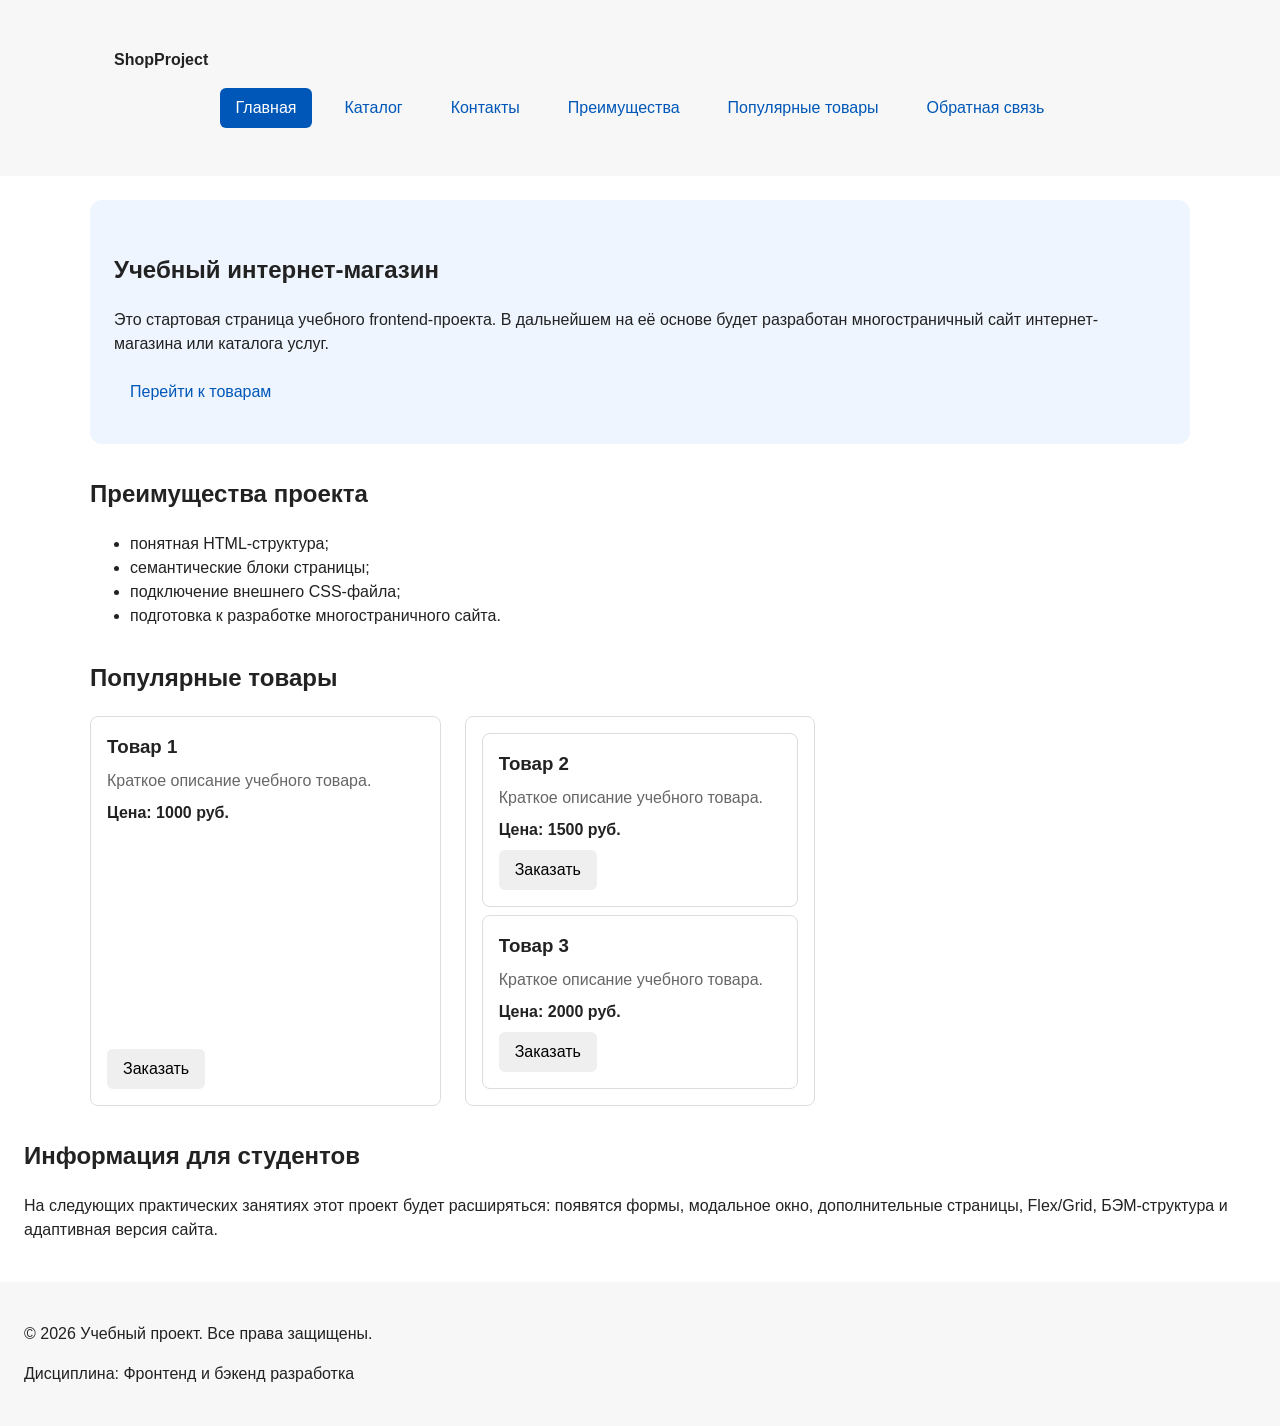
==== index.html @ d82a66e4 "refactor: apply BEM naming to CSS classes" ====
<!DOCTYPE html>
<html lang="ru">
<head>
    <meta charset="UTF-8">
    <meta name="viewport" content="width=device-width, initial-scale=1.0">
    <title>Учебный интернет-магазин</title>
    <link rel="stylesheet" href="css/style.css">
        <script src="js/main.js" defer></script>
</head>

<body>
    <header class="site-header">
    <div class="site-header__inner">
        <a class="site-header__logo" href="index.html">ShopProject</a>

        <nav class="site-nav" aria-label="Основная навигация">
            <ul class="site-nav__list">
                <li class="site-nav__item">
                    <a class="site-nav__link site-nav__link--active" href="index.html">Главная</a>
                </li>
                <li class="site-nav__item">
                    <a class="site-nav__link" href="catalog.html">Каталог</a>
                </li>
                <li class="site-nav__item">
                    <a class="site-nav__link" href="contacts.html">Контакты</a>
                </li>
                <li class="site-nav__item">
                    <a class="site-nav__link" href="index.html#advantages">Преимущества</a>
                </li>
                <li class="site-nav__item">
                    <a class="site-nav__link" href="index.html#popular">Популярные товары</a>
                </li>
                <li class="site-nav__item">
                    <a class="site-nav__link" href="index.html#contacts">Обратная связь</a>
                </li>
            </ul>
        </nav>
    </div>
</header>

    <main>

        <section class="hero">
            <h1>Учебный интернет-магазин</h1>
            <p>
                Это стартовая страница учебного frontend-проекта.
                В дальнейшем на её основе будет разработан многостраничный сайт
                интернет-магазина или каталога услуг.
            </p>
            <a class="button" href="#popular">Перейти к товарам</a>
        </section>

        <section class="section" id="advantages">
            <h2>Преимущества проекта</h2>
            <ul class="advantages-list">
                <li>понятная HTML-структура;</li>
                <li>семантические блоки страницы;</li>
                <li>подключение внешнего CSS-файла;</li>
                <li>подготовка к разработке многостраничного сайта.</li>
            </ul>
        </section>

        <section class="section" id="popular">
            <h2>Популярные товары</h2>

            <div class="products-grid">
                <article class="product-card">
    <h3 class="product-card__title">Товар 1</h3>
    <p class="product-card__description">Краткое описание учебного товара.</p>
    <p class="product-card__price">Цена: 1000 руб.</p>
    <button class="button product-card__button" type="button" data-product="Товар 1">
        Заказать
    </button>
 </article>

                <article class="product-card">
                    <article class="product-card">
    <h3 class="product-card__title">Товар 2</h3>
    <p class="product-card__description">Краткое описание учебного товара.</p>
    <p class="product-card__price">Цена: 1500 руб.</p>
    <button class="button product-card__button" type="button" data-product="Товар 2">
        Заказать
    </button>
            </article>

            <article class="product-card">
    <h3 class="product-card__title">Товар 3</h3>
    <p class="product-card__description">Краткое описание учебного товара.</p>
    <p class="product-card__price">Цена: 2000 руб.</p>
    <button class="button product-card__button" type="button" data-product="Товар 3">
        Заказать
    </button>
</article>

           </div>
        </section>

        <aside class="aside-info">
            <h2>Информация для студентов</h2>
            <p>
                На следующих практических занятиях этот проект будет расширяться:
                появятся формы, модальное окно, дополнительные страницы,
                Flex/Grid, БЭМ-структура и адаптивная версия сайта.
            </p>
        </aside>

    </main>

    <footer id="contacts">
        <p>&copy; 2026 Учебный проект. Все права защищены.</p>
        <p>Дисциплина: Фронтенд и бэкенд разработка</p>
    </footer>
        <dialog class="order-dialog" id="order-dialog" aria-labelledby="order-dialog-title">

    <h2 class="order-dialog__title" id="order-dialog-title">Оформление заявки</h2>

    <form class="order-form" id="order-form" action="#" method="post" novalidate>

        <input id="selected-product" name="selected-product" type="hidden">

        <div class="order-form__field">
            <label class="order-form__label" for="order-name">Имя</label>
            <input
                class="order-form__input"
                id="order-name"
                name="name"
                type="text"
                minlength="2"
                required
            >
        </div>

        <div class="order-form__field">
            <label class="order-form__label" for="order-email">E-mail</label>
            <input
                class="order-form__input"
                id="order-email"
                name="email"
                type="email"
                required
            >
        </div>

        <div class="order-form__field">
            <label class="order-form__label" for="order-phone">Телефон</label>
            <input
                class="order-form__input"
                id="order-phone"
                name="phone"
                type="tel"
                required
            >
        </div>

        <div class="order-form__field">
            <label class="order-form__label" for="order-date">Дата связи</label>
            <input
                class="order-form__input"
                id="order-date"
                name="date"
                type="date"
            >
        </div>

        <div class="order-form__field">
            <label class="order-form__label" for="order-topic">Тема заявки</label>
            <select class="order-form__select" id="order-topic" name="topic" required>
                <option value="">Выберите тему</option>
                <option value="product">Заказ товара</option>
                <option value="consultation">Консультация</option>
                <option value="delivery">Доставка</option>
            </select>
        </div>

        <div class="order-form__field">
            <label class="order-form__label" for="order-comment">Комментарий</label>
            <textarea
                class="order-form__textarea"
                id="order-comment"
                name="comment"
                rows="4"
                placeholder="Укажите дополнительную информацию"
            ></textarea>
        </div>

        <div class="order-form__field order-form__field--checkbox">
            <label class="order-form__label">
                <input
                    class="order-form__checkbox"
                    id="order-agreement"
                    name="agreement"
                    type="checkbox"
                    required
                >
                Я согласен на обработку данных
            </label>
        </div>

        <div class="order-form__actions">
            <button class="button button--secondary" type="button" id="close-order-dialog">
                Закрыть
            </button>
            <button class="button button--primary" type="submit">
                Отправить заявку
            </button>
        </div>

    </form>
    </dialog>

    <p class="success-message" id="success-message" hidden>
        Форма успешно отправлена!
    </p>
</body>
</html>
---- css/style.css ----
/*
   1. Переменные проекта
    */

:root {

    --color-bg: #ffffff;
    --color-text: #222222;
    --color-muted: #666666;
    --color-primary: #0057b8;
    --color-primary-dark: #003f86;
    --color-border: #dddddd;
    --color-surface: #f7f7f7;
    --color-surface-accent: #eef5ff;
    --color-danger: #b00020;
    --color-success: #168a2f;
    --color-success-bg: #eefaf0;
    --color-white: #ffffff;


    --space-xs: 4px;
    --space-sm: 8px;
    --space-md: 16px;
    --space-lg: 24px;
    --space-xl: 32px;


    --radius-sm: 6px;
    --radius-md: 8px;
    --radius-lg: 12px;


    --container-width: 1100px;
}

/*
   2. Базовые стили
   */

* {
    box-sizing: border-box;
}
html {
    scroll-behavior: smooth;
}

body {
    margin: 0;
    font-family: Verdana, sans-serif;
    line-height: 1.5;
    color: var(--color-text);
    background-color: var(--color-bg);
}

header,
main,
footer {
    padding: var(--space-lg);
}

header {
    position: sticky;
    top: 0;
    z-index: 100;
    background-color: var(--color-surface);
}

footer {
    background-color: var(--color-surface);
}

/*
   3. Общие элементы интерфейса
    */

a {
    color: var(--color-primary);
}

a:hover {
    color: var(--color-primary-dark);
}

a:focus-visible {
    outline: 2px solid var(--color-primary);
    outline-offset: 3px;
}

.button {
    display: inline-block;
    padding: var(--space-sm) var(--space-md);
    border: none;
    border-radius: var(--radius-sm);
    font: inherit;
    text-decoration: none;
    cursor: pointer;
}

.button--primary {
    color: var(--color-white);
    background-color: var(--color-primary);
}

.button--primary:hover {
    background-color: var(--color-primary-dark);
}

.button--secondary {
    color: var(--color-primary);
    background-color: transparent;
    border: 1px solid var(--color-primary);
}

.button--secondary:hover {
    color: var(--color-white);
    background-color: var(--color-primary);
}

.button:focus-visible {
    outline: 2px solid var(--color-primary);
    outline-offset: 3px;
}

.button:disabled,
.button--disabled {
    opacity: 0.6;
    cursor: not-allowed;
}

/*
   4. Компоненты страницы
    */

.site-header {
    background-color: var(--color-surface);
}

.site-header__inner {
    max-width: var(--container-width);
    margin: 0 auto;
    padding: var(--space-lg);
}

.site-header__logo {
    font-weight: 700;
    color: var(--color-text);
    text-decoration: none;
}

.site-nav__list {
    display: flex;
    flex-wrap: wrap;
    justify-content: center;
    align-items: center;
    gap: var(--space-md);
    padding: 0;
    margin: var(--space-md) 0 0;
    list-style: none;
}

.site-nav__link {
    display: inline-block;
    padding: var(--space-sm) var(--space-md);
    color: var(--color-primary);
    text-decoration: none;
    border-radius: var(--radius-sm);
}

.site-nav__link:hover {
    color: var(--color-white);
    background-color: var(--color-primary);
}

.site-nav__link:focus-visible {
    outline: 2px solid var(--color-primary);
    outline-offset: 3px;
}

.site-nav__link--active {
    color: var(--color-white);
    background-color: var(--color-primary);
}

.hero {
    max-width: var(--container-width);
    margin: 0 auto var(--space-xl);
    padding: var(--space-xl) var(--space-lg);
    background-color: var(--color-surface-accent);
    border-radius: var(--radius-lg);
}

.section {
    max-width: var(--container-width);
    margin: 0 auto var(--space-xl);
}

.section h2 {
    margin-top: 0;
}

.product-card {
    display: flex;
    flex-direction: column;
    gap: var(--space-sm);
    padding: var(--space-md);
    border: 1px solid var(--color-border);
    border-radius: var(--radius-md);
    background-color: var(--color-bg);
}

.product-card:hover {
    border-color: var(--color-primary);
}

.product-card--featured {
    border-color: var(--color-primary);
}

.product-card--discount {
    border-color: var(--color-danger);
}

.product-card__title {
    margin: 0;
    color: var(--color-text);
}

.product-card__description {
    margin: 0;
    color: var(--color-muted);
}

.product-card__price {
    margin: 0;
    font-weight: 700;
}

.product-card--discount .product-card__price {
    color: var(--color-danger);
}

.product-card__button {
    margin-top: auto;
    align-self: flex-start;
}

/*
   5. Форма и модальное окно
    */

.order-dialog {
    width: min(100% - 32px, 640px);
    padding: var(--space-xl);
    border: none;
    border-radius: var(--radius-lg);
}

.order-dialog::backdrop {
    background-color: rgba(0, 0, 0, 0.5);
}

.order-dialog__title {
    margin-top: 0;
    main-bottom: var (--space-lg);
}

.order-form__field {
    margin-bottom: var(--space-lg);
}

.order-form__label {
    display: block;
    margin-bottom: var(--space-xs);
}

.order-form__input,
.order-form__select,
.order-form__textarea {
    width: 100%;
    padding: 10px 12px;
    border: 1px solid var(--color-border);
    border-radius: var(--radius-sm);
    font: inherit;
}

.order-form__input:hover,
.order-form__select:hover,
.order-form__textarea:hover {
    border-color: var(--color-primary);
}

.order-form__input:focus-visible,
.order-form__select:focus-visible,
.order-form__textarea:focus-visible {
    outline: 2px solid var(--color-primary);
    outline-offset: 3px;
}

.order-form__checkbox {
    width: auto;
}

.order-form__actions {
    display: flex;
    justify-content: flex-end;
    gap: var(--space-md);
    margin-top: var(--space-lg);
}

[aria-invalid="true"] {
    border-color: var(--color-danger);
}

.form-field {
    margin-bottom: var(--space-md);
}

.form-field label {
    display: block;
    margin-bottom: var(--space-xs);
}

.form-field input,
.form-field select,
.form-field textarea {
    width: 100%;
    padding: 10px 12px;
    border: 1px solid var(--color-border);
    border-radius: var(--radius-sm);
    font: inherit;
}

.form-field input[type="checkbox"] {
    width: auto;
}

.form-field small {
    display: block;
    margin-top: var(--space-xs);
    color: var(--color-muted);
}

.form-field input:hover,
.form-field select:hover,
.form-field textarea:hover {
    border-color: var(--color-primary);
}

.form-field input:focus-visible,
.form-field select:focus-visible,
.form-field textarea:focus-visible,
.form-actions button:focus-visible {
    outline: 2px solid var(--color-primary);
    outline-offset: 3px;
}

[aria-invalid="true"] {
    border-color: var(--color-danger);
}

.form-actions {
    display: flex;
    gap: var(--space-md);
    margin-top: var(--space-lg);
}

.success-message {
    max-width: var(--container-width);
    margin: var(--space-lg) auto;
    padding: var(--space-md);
    border-left: 4px solid var(--color-success);
    background-color: var(--color-success-bg);
}

.breadcrumbs {
    max-width: var(--container-width);
    margin: 0 auto var(--space-md);
    font-size: 14px;
    color: var(--color-muted);
}

.breadcrumbs__link {
    color: var(--color-primary);
}

.breadcrumbs__current::before {
    content: " / ";
    color: var(--color-muted);
}

:target {
    outline: 2px dashed var(--color-primary);
    outline-offset: 4px;
}

.products-grid {
    display: grid;
    grid-template-columns: repeat(3, 1fr);
    gap: var(--space-lg);
}

.catalog-layout {
    max-width: var(--container-width);
    margin: 0 auto var(--space-xl);
    display: grid;
    grid-template-columns: 260px 1fr;
    grid-template-areas: "filters products";
    gap: var(--space-lg);
}

.catalog-filters {
    grid-area: filters;
    padding: var(--space-md);
    border: 1px solid var(--color-border);
    border-radius: var(--radius-md);
    background-color: var(--color-surface);
}

.catalog-products {
    grid-area: products;
}

.filters-form {
    display: grid;
    gap: var(--space-md);
}

.filters-form fieldset {
    margin: 0;
    padding: var(--space-md);
    border: 1px solid var(--color-border);
    border-radius: var(--radius-sm);
}

.filters-form legend {
    font-weight: 700;
}

.filters-form label {
    display: block;
    margin-bottom: var(--space-sm);
}

.filters-form input[type="number"] {
    width: 100%;
    padding: 8px 10px;
    border: 1px solid var(--color-border);
    border-radius: var(--radius-sm);
    font: inherit;
}
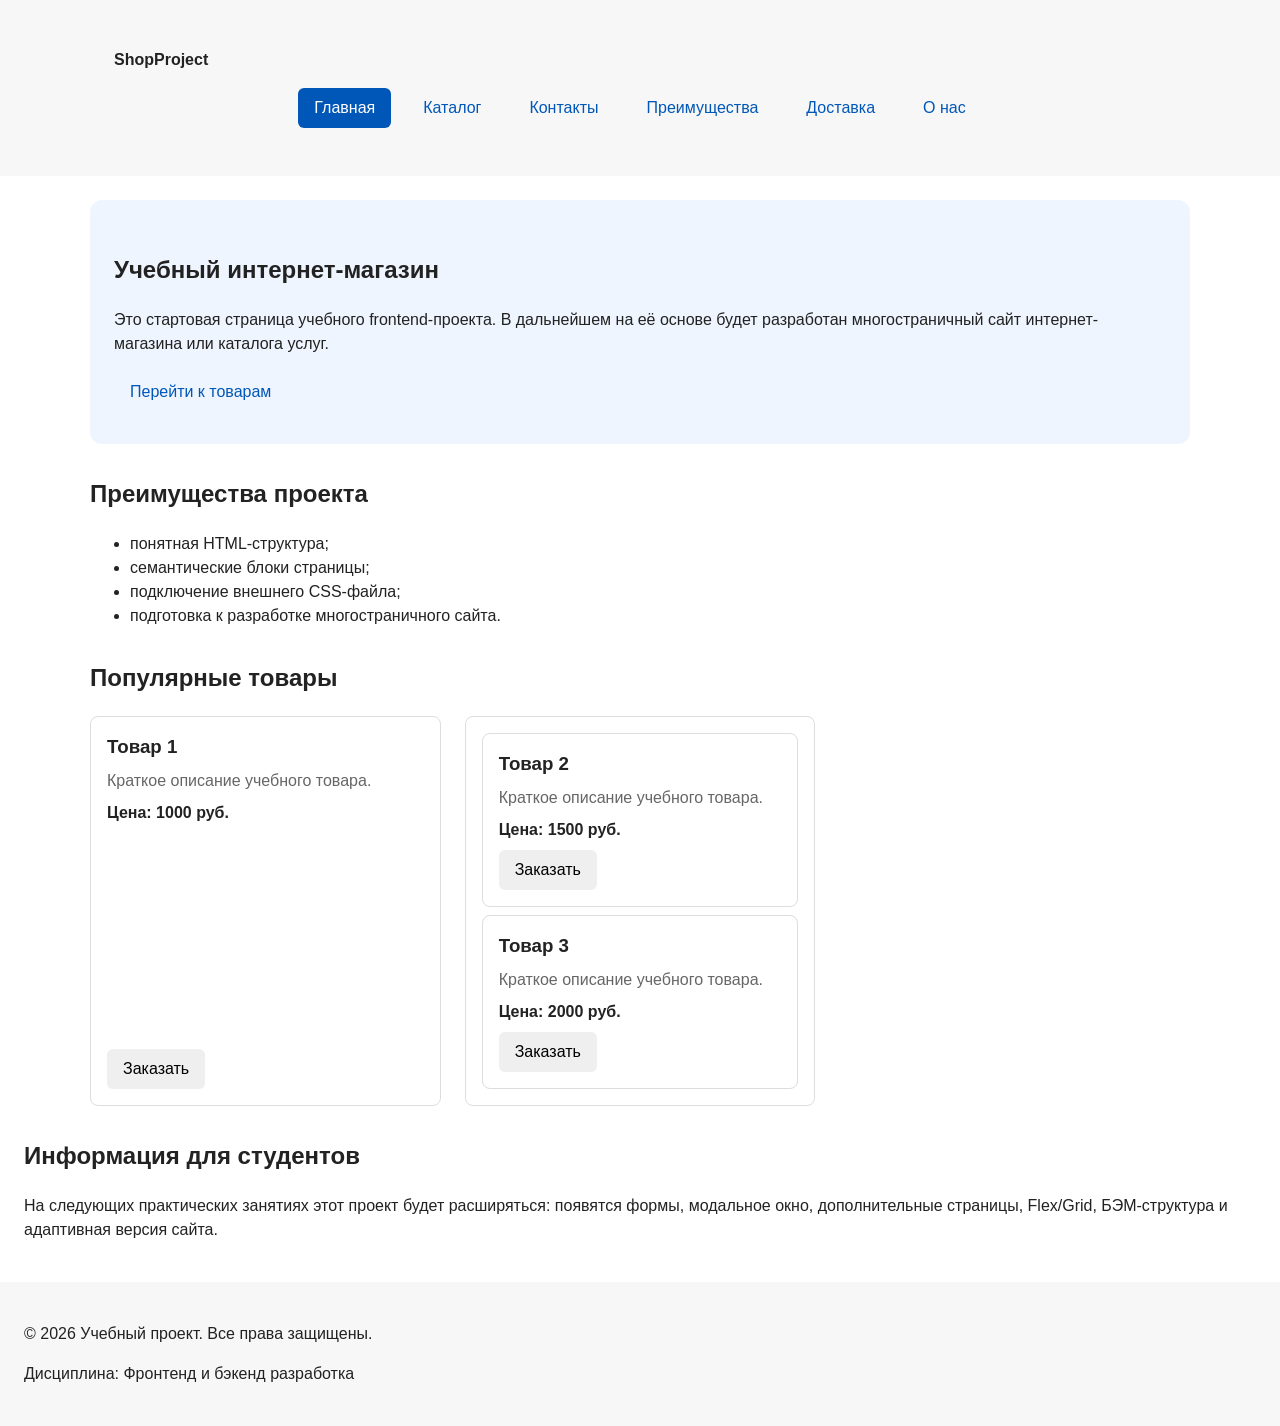
==== commit 842f4d8a: "feat: add category page, sticky filters, scroll-top button and extra pages" ====
--- a/index.html
+++ b/index.html
@@ -15,25 +15,26 @@
 
         <nav class="site-nav" aria-label="Основная навигация">
             <ul class="site-nav__list">
-                <li class="site-nav__item">
-                    <a class="site-nav__link site-nav__link--active" href="index.html">Главная</a>
-                </li>
-                <li class="site-nav__item">
-                    <a class="site-nav__link" href="catalog.html">Каталог</a>
-                </li>
-                <li class="site-nav__item">
-                    <a class="site-nav__link" href="contacts.html">Контакты</a>
-                </li>
-                <li class="site-nav__item">
-                    <a class="site-nav__link" href="index.html#advantages">Преимущества</a>
-                </li>
-                <li class="site-nav__item">
-                    <a class="site-nav__link" href="index.html#popular">Популярные товары</a>
-                </li>
-                <li class="site-nav__item">
-                    <a class="site-nav__link" href="index.html#contacts">Обратная связь</a>
-                </li>
-            </ul>
+    <li class="site-nav__item">
+        <a class="site-nav__link site-nav__link--active" href="index.html">Главная</a>
+    </li>
+    <li class="site-nav__item">
+        <a class="site-nav__link" href="catalog.html">Каталог</a>
+    </li>
+    <li class="site-nav__item">
+        <a class="site-nav__link" href="contacts.html">Контакты</a>
+    </li>
+    <li class="site-nav__item">
+        <a class="site-nav__link" href="index.html#advantages">Преимущества</a>
+    </li>
+    <li class="site-nav__item">
+        <a class="site-nav__link" href="delivery.html">Доставка</a>
+    </li>
+    <li class="site-nav__item">
+        <a class="site-nav__link" href="about.html">О нас</a>
+    </li>
+</ul>
+
         </nav>
     </div>
 </header>
@@ -211,6 +212,7 @@
     <p class="success-message" id="success-message" hidden>
         Форма успешно отправлена!
     </p>
+<button class="scroll-top" id="scroll-top" type="button" aria-label="Наверх">↑</button>
 </body>
 </html>
 
--- a/css/style.css
+++ b/css/style.css
@@ -244,6 +244,15 @@
     align-self: flex-start;
 }
 
+.categories-list {
+    display: flex;
+    flex-wrap: wrap;
+    gap: var(--space-md);
+    padding: 0;
+    margin: 0;
+    list-style: none;
+}
+
 /*
    5. Форма и модальное окно
     */
@@ -414,6 +423,10 @@
     border: 1px solid var(--color-border);
     border-radius: var(--radius-md);
     background-color: var(--color-surface);
+
+    position: sticky;
+    top: var(--space-lg);
+    align-self: start;
 }
 
 .catalog-products {
@@ -449,3 +462,43 @@
     font: inherit;
 }
 
+/* ===================================
+   6. Кнопка «Наверх»
+   =================================== */
+
+.scroll-top {
+    position: fixed;
+    bottom: var(--space-lg);
+    right: var(--space-lg);
+    z-index: 100;
+
+    width: 48px;
+    height: 48px;
+    padding: 0;
+
+    border: none;
+    border-radius: 50%;
+    background-color: var(--color-primary);
+    color: var(--color-white);
+    font-size: 20px;
+    font-weight: 700;
+    cursor: pointer;
+
+    opacity: 0;
+    visibility: hidden;
+    transition: opacity 0.3s ease, visibility 0.3s ease;
+}
+
+.scroll-top--visible {
+    opacity: 1;
+    visibility: visible;
+}
+
+.scroll-top:hover {
+    background-color: var(--color-primary-dark);
+}
+
+.scroll-top:focus-visible {
+    outline: 2px solid var(--color-primary);
+    outline-offset: 3px;
+}
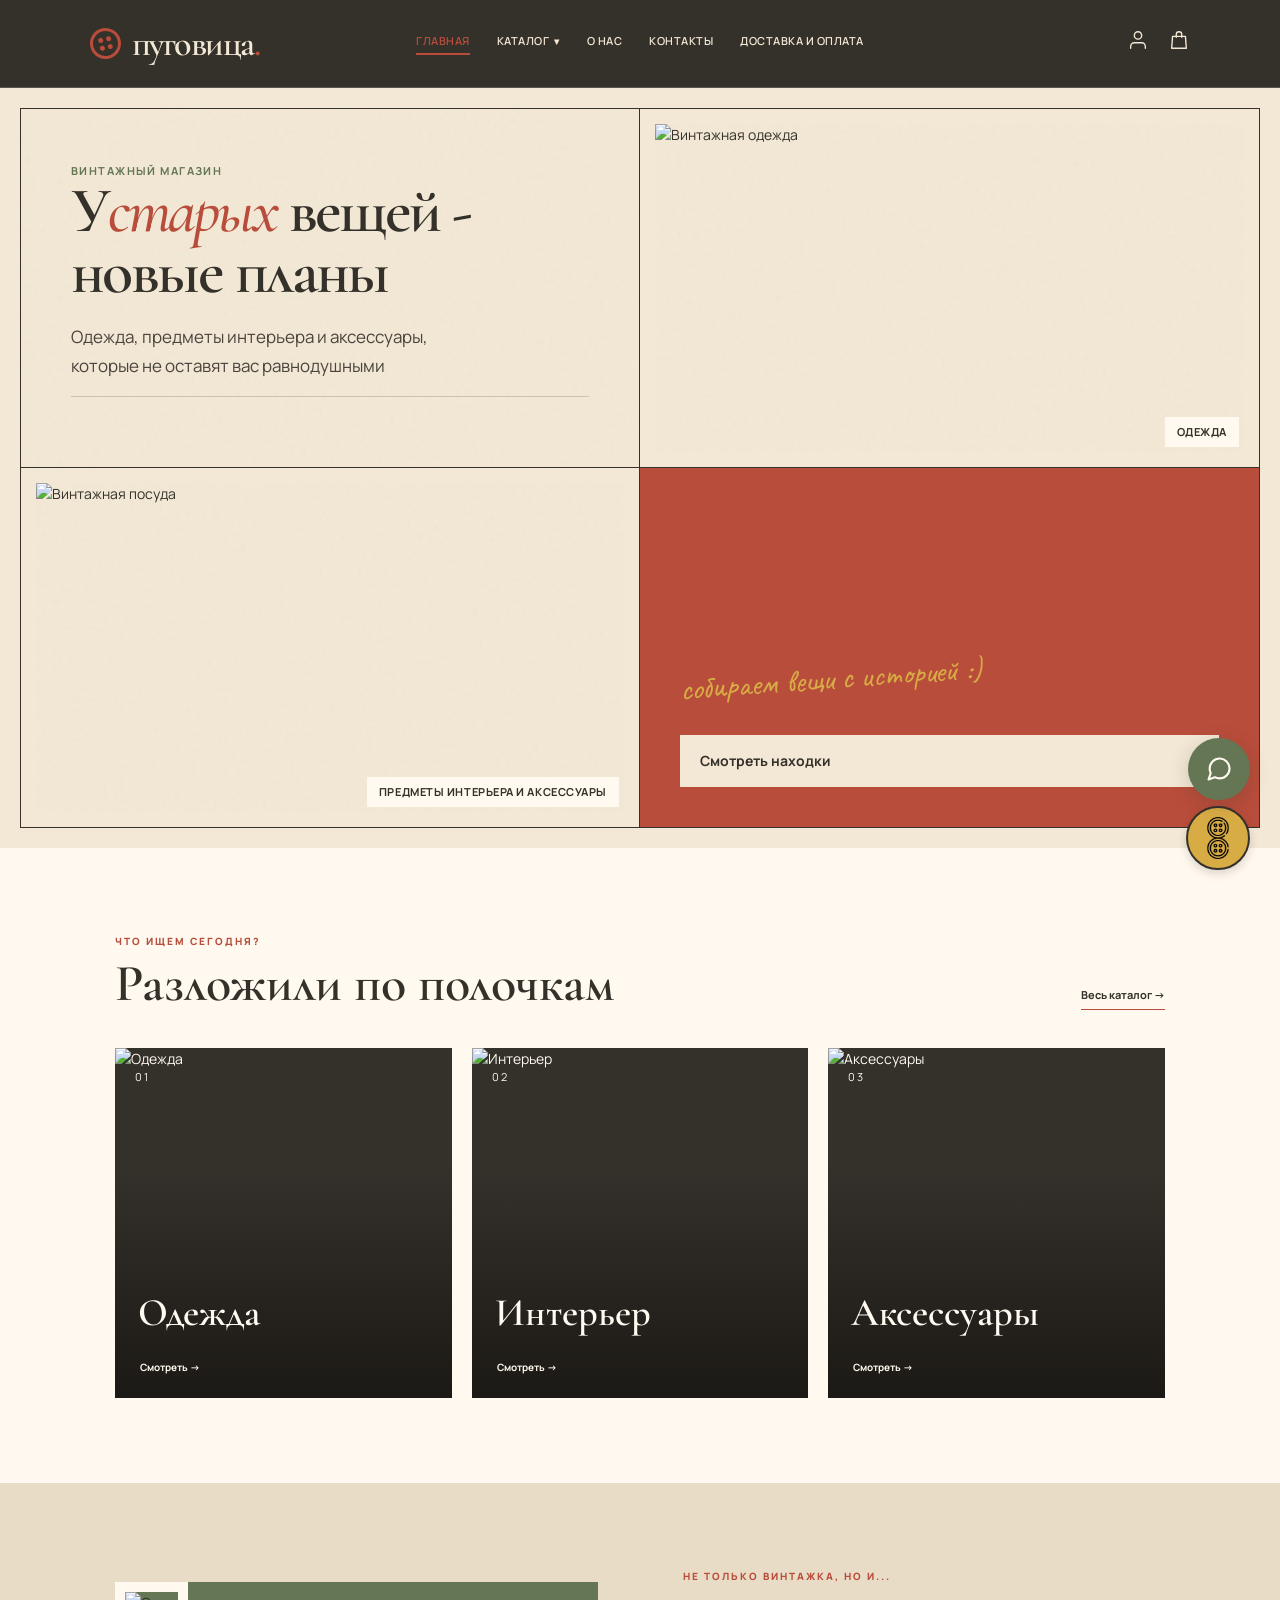
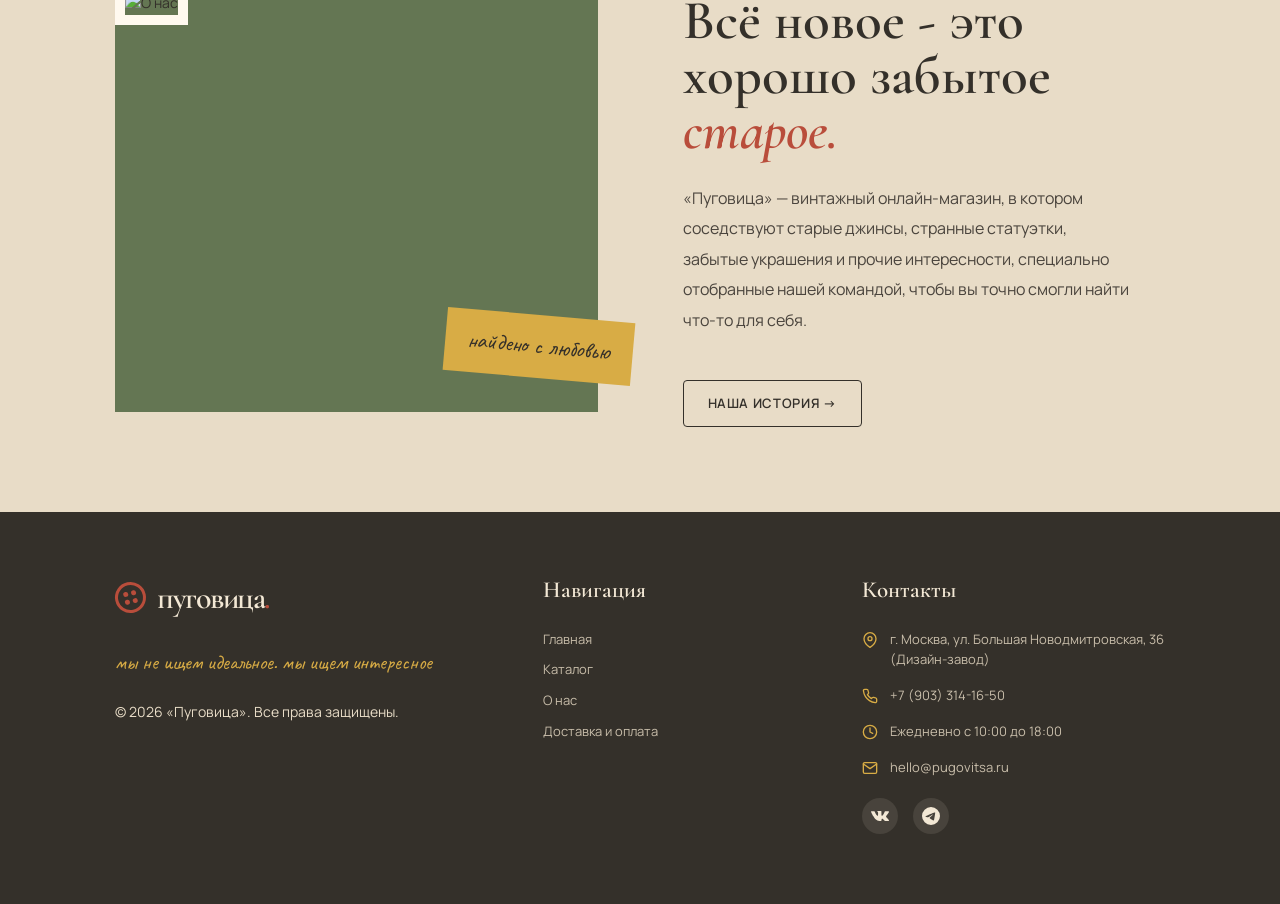
==== commit 5630fe9b: "Обновление сайта Пуговица: каталог, корзина и новые страницы" ====
--- a/index.html
+++ b/index.html
@@ -3,216 +3,278 @@
 <head>
     <meta charset="UTF-8">
     <meta name="viewport" content="width=device-width, initial-scale=1.0">
-    <title>Учебный интернет-магазин</title>
+    <title>Пуговица — винтажный магазин</title>
+
+    <link rel="preconnect" href="https://fonts.googleapis.com">
+    <link rel="preconnect" href="https://fonts.gstatic.com" crossorigin>
+    <link href="https://fonts.googleapis.com/css2?family=Caveat:wght@400;500;600;700&family=Cormorant+Garamond:wght@400;500;600;700&family=Manrope:wght@400;500;600;700;800&display=swap" rel="stylesheet">
     <link rel="stylesheet" href="css/style.css">
-        <script src="js/main.js" defer></script>
+    <link rel="stylesheet" href="css/chat.css">
 </head>
-
 <body>
-    <header class="site-header">
-    <div class="site-header__inner">
-        <a class="site-header__logo" href="index.html">ShopProject</a>
-
-        <nav class="site-nav" aria-label="Основная навигация">
-            <ul class="site-nav__list">
-    <li class="site-nav__item">
-        <a class="site-nav__link site-nav__link--active" href="index.html">Главная</a>
-    </li>
-    <li class="site-nav__item">
-        <a class="site-nav__link" href="catalog.html">Каталог</a>
-    </li>
-    <li class="site-nav__item">
-        <a class="site-nav__link" href="contacts.html">Контакты</a>
-    </li>
-    <li class="site-nav__item">
-        <a class="site-nav__link" href="index.html#advantages">Преимущества</a>
-    </li>
-    <li class="site-nav__item">
-        <a class="site-nav__link" href="delivery.html">Доставка</a>
-    </li>
-    <li class="site-nav__item">
-        <a class="site-nav__link" href="about.html">О нас</a>
-    </li>
-</ul>
-
+
+    <!-- ШАПКА -->
+    <header class="header">
+        <div class="header__logo">
+            <a href="index.html">
+                <span class="logo-button"><span></span><span></span><span></span><span></span></span>
+                <span class="logo-word">пуговица<span>.</span></span>
+            </a>
+        </div>
+        <nav class="navigation">
+            <a href="index.html">Главная</a>
+                        <div class="nav-dropdown">
+                <a href="catalog.html" class="nav-dropdown__toggle">Каталог <span>▾</span></a>
+                <div class="nav-dropdown__menu">
+                    <a href="catalog.html?category=clothing">Одежда</a>
+                    <a href="catalog.html?category=interior">Для дома</a>
+                    <a href="catalog.html?category=accessories">Аксессуары</a>
+                </div>
+            </div>
+            <a href="about.html">О нас</a>
+            <a href="contacts.html">Контакты</a>
+            <a href="delivery.html">Доставка и оплата</a>
         </nav>
-    </div>
-</header>
+        <div class="header__actions">
+            <a href="profile.html" class="header-action" aria-label="Личный кабинет">
+    <svg viewBox="0 0 24 24"><path d="M20 21v-2a4 4 0 0 0-4-4H8a4 4 0 0 0-4 4v2"/><circle cx="12" cy="7" r="4"/></svg>
+</a>
+             <a href="cart.html" class="header-action header-action--cart" aria-label="Корзина">
+    <svg viewBox="0 0 24 24"><path d="M5 8h14l1 13H4L5 8Z"/><path d="M9 9V6a3 3 0 0 1 6 0v3"/></svg>
+    <span class="cart-count" id="cart-count">0</span>
+</a>
+        </div>
+    </header>
 
     <main>
-
+        <!-- ПЕРВЫЙ ЭКРАН -->
         <section class="hero">
-            <h1>Учебный интернет-магазин</h1>
-            <p>
-                Это стартовая страница учебного frontend-проекта.
-                В дальнейшем на её основе будет разработан многостраничный сайт
-                интернет-магазина или каталога услуг.
-            </p>
-            <a class="button" href="#popular">Перейти к товарам</a>
+            <!-- ЛЕВАЯ ВЕРХНЯЯ ЯЧЕЙКА: Текст -->
+            <div class="hero__cell hero__cell--text">
+                <div>
+                    <span class="hero__eyebrow">ВИНТАЖНЫЙ МАГАЗИН</span>
+                    <h1>У<em>старых</em> вещей -<br>новые планы</h1>
+                    <p class="hero__description">Одежда, предметы интерьера и аксессуары, которые не оставят вас равнодушными</p>
+                </div>
+                <div class="hero__decor-line"></div>
+            </div>
+
+            <!-- ПРАВАЯ ВЕРХНЯЯ ЯЧЕЙКА: Фото 1 -->
+            <div class="hero__cell hero__cell--img1">
+                <img src="https://i.pinimg.com/736x/da/81/43/da8143f84ef87803ec1c9c75ec1881fe.jpg" alt="Винтажная одежда">
+                <span class="hero__caption">Одежда</span>
+            </div>
+
+            <!-- ЛЕВАЯ НИЖНЯЯ ЯЧЕЙКА: Фото 2 -->
+            <div class="hero__cell hero__cell--img2">
+                <img src="https://i.pinimg.com/736x/4b/98/80/4b9880bd019404595048588a73c9a359.jpg" alt="Винтажная посуда">
+                <span class="hero__caption">Предметы интерьера и аксессуары</span>
+            </div>
+
+            <!-- ПРАВАЯ НИЖНЯЯ ЯЧЕЙКА: Акцент с кнопкой -->
+            <div class="hero__cell hero__cell--action">
+                <div class="hero__action-content">
+                    <span class="hero__handwritten">собираем вещи с историей :)</span>
+                    <a href="catalog.html" class="hero__link">Смотреть находки <span>↗</span></a>
+                </div>
+            </div>
         </section>
 
-        <section class="section" id="advantages">
-            <h2>Преимущества проекта</h2>
-            <ul class="advantages-list">
-                <li>понятная HTML-структура;</li>
-                <li>семантические блоки страницы;</li>
-                <li>подключение внешнего CSS-файла;</li>
-                <li>подготовка к разработке многостраничного сайта.</li>
-            </ul>
+        <!-- КАТЕГОРИИ -->
+        <section class="categories section">
+            <div class="section-heading">
+                <div>
+                    <span class="section-label">ЧТО ИЩЕМ СЕГОДНЯ?</span>
+                    <h2>Разложили по полочкам</h2>
+                </div>
+                <a href="catalog.html" class="text-link">Весь каталог →</a>
+            </div>
+            <div class="categories__grid">
+                <a href="catalog.html?category=clothing" class="category-card">
+                    <img src="https://i.pinimg.com/736x/25/c5/5d/25c55d08638cca3c027384c74ca80a65.jpg" alt="Одежда">
+                    <span class="category-card__number">01</span>
+                    <h3>Одежда</h3>
+                    <span class="category-card__link">Смотреть →</span>
+                </a>
+                <a href="catalog.html?category=interior" class="category-card">
+                    <img src="https://i.pinimg.com/1200x/24/c2/6e/24c26eea4ba7473a09dec3483719952d.jpg" alt="Интерьер">
+                    <span class="category-card__number">02</span>
+                    <h3>Интерьер</h3>
+                    <span class="category-card__link">Смотреть →</span>
+                </a>
+                <a href="catalog.html?category=accessories" class="category-card">
+                    <img src="https://i.pinimg.com/1200x/63/97/10/6397109bcff2fee6cc2c9f00972ea3ac.jpg" alt="Аксессуары">
+                    <span class="category-card__number">03</span>
+                    <h3>Аксессуары</h3>
+                    <span class="category-card__link">Смотреть →</span>
+                </a>
+            </div>
         </section>
 
-        <section class="section" id="popular">
-            <h2>Популярные товары</h2>
-
-            <div class="products-grid">
-                <article class="product-card">
-    <h3 class="product-card__title">Товар 1</h3>
-    <p class="product-card__description">Краткое описание учебного товара.</p>
-    <p class="product-card__price">Цена: 1000 руб.</p>
-    <button class="button product-card__button" type="button" data-product="Товар 1">
-        Заказать
+        <!-- О МАГАЗИНЕ -->
+        <section class="about-preview section">
+            <div class="about-preview__image">
+                <img src="https://i.pinimg.com/1200x/73/21/f2/7321f2daf43e86bab8bb2431f2dd8719.jpg" alt="О нас">
+                <span class="about-preview__sticker">найдено с любовью</span>
+            </div>
+            <div class="about-preview__content">
+                <span class="section-label">НЕ ТОЛЬКО ВИНТАЖКА, НО И...</span>
+                <h2>Всё новое - это хорошо забытое <span>старое.</span></h2>
+                <p>«Пуговица» — винтажный онлайн-магазин, в котором соседствуют старые джинсы, странные статуэтки, забытые украшения и прочие интересности, специально отобранные нашей командой, чтобы вы точно смогли найти что-то для себя.</p>
+                <a href="about.html" class="button button--secondary">НАША ИСТОРИЯ →</a>
+            </div>
+        </section>
+    </main>
+
+    <!-- ПОДВАЛ -->
+    <footer class="footer">
+        <div class="footer__main">
+            <!-- 1. Бренд и слоган -->
+            <div class="footer__brand">
+                <a href="index.html" class="footer__logo">
+                    <span class="logo-button"><span></span><span></span><span></span><span></span></span>
+                    <span class="logo-word">пуговица<span>.</span></span>
+                </a>
+                <p>мы не ищем идеальное. мы ищем интересное</p>
+
+                <!-- Копирайт и оферта -->
+                <p class="footer__copyright">© 2026 «Пуговица». Все права защищены.</p>
+            </div>
+
+            <!-- 2. Навигация -->
+            <div class="footer__column">
+                <h3>Навигация</h3>
+                <a href="index.html">Главная</a>
+                <a href="catalog.html">Каталог</a>
+                <a href="about.html">О нас</a>
+                <a href="delivery.html">Доставка и оплата</a>
+            </div>
+
+            <!-- 3. Контакты -->
+            <div class="footer__column footer__contacts">
+                <h3>Контакты</h3>
+
+                <!-- Адрес -->
+                <div class="footer__contact-item">
+                    <svg viewBox="0 0 24 24" width="16" height="16" fill="none" stroke="currentColor" stroke-width="2" stroke-linecap="round" stroke-linejoin="round">
+                        <path d="M21 10c0 7-9 13-9 13s-9-6-9-13a9 9 0 0 1 18 0z"></path>
+                        <circle cx="12" cy="10" r="3"></circle>
+                    </svg>
+                    <span>г. Москва, ул. Большая Новодмитровская, 36 (Дизайн-завод)</span>
+                </div>
+
+                <!-- Телефон -->
+                <div class="footer__contact-item">
+                    <svg viewBox="0 0 24 24" width="16" height="16" fill="none" stroke="currentColor" stroke-width="2" stroke-linecap="round" stroke-linejoin="round">
+                        <path d="M22 16.92v3a2 2 0 0 1-2.18 2 19.79 19.79 0 0 1-8.63-3.07 19.5 19.5 0 0 1-6-6 19.79 19.79 0 0 1-3.07-8.67A2 2 0 0 1 4.11 2h3a2 2 0 0 1 2 1.72 12.84 12.84 0 0 0 .7 2.81 2 2 0 0 1-.45 2.11L8.09 9.91a16 16 0 0 0 6 6l1.27-1.27a2 2 0 0 1 2.11-.45 12.84 12.84 0 0 0 2.81.7A2 2 0 0 1 22 16.92z"></path>
+                    </svg>
+                    <a href="tel:+79033141650">+7 (903) 314-16-50</a>
+                </div>
+
+                <!-- Часы работы -->
+                <div class="footer__contact-item">
+                    <svg viewBox="0 0 24 24" width="16" height="16" fill="none" stroke="currentColor" stroke-width="2" stroke-linecap="round" stroke-linejoin="round">
+                        <circle cx="12" cy="12" r="10"></circle>
+                        <polyline points="12 6 12 12 16 14"></polyline>
+                    </svg>
+                    <span>Ежедневно с 10:00 до 18:00</span>
+                </div>
+
+                <!-- Почта -->
+                <div class="footer__contact-item">
+                    <svg viewBox="0 0 24 24" width="16" height="16" fill="none" stroke="currentColor" stroke-width="2" stroke-linecap="round" stroke-linejoin="round">
+                        <path d="M4 4h16c1.1 0 2 .9 2 2v12c0 1.1-.9 2-2 2H4c-1.1 0-2-.9-2-2V6c0-1.1.9-2 2-2z"></path>
+                        <polyline points="22,6 12,13 2,6"></polyline>
+                    </svg>
+                    <a href="mailto:hello@pugovitsa.ru">hello@pugovitsa.ru</a>
+                </div>
+
+                                <!-- СОЦИАЛЬНЫЕ СЕТИ -->
+                <div class="footer__socials">
+                    <!-- ВКонтакте (ваш SVG) -->
+                    <a href="#" target="_blank" rel="noopener noreferrer" aria-label="ВКонтакте">
+                        <svg xmlns="http://www.w3.org/2000/svg" viewBox="0 0 512 512" class="social-icon-svg">
+                            <path d="M 7.5,123.0 Q 2,125 1,127 Q 0,129 0.5,133.5 Q 1,138 8.5,154.5 Q 16,171 33.5,205 Q 51,239 67.5,265.5 Q 84,292 97.5,310 Q 111,328 121.5,339 Q 132,350 141,357.5 Q 150,365 162,372.5 Q 174,380 184,384.5 Q 194,389 209,393 Q 224,397 237.5,398.5 Q 251,400 267.5,399.5 Q 284,399 287,398 Q 290,397 293,394 Q 296,391 298,375 Q 300,359 303,350.5 Q 306,342 310.5,337.5 Q 315,333 319.5,332.5 Q 324,332 329.5,335 Q 335,338 358.5,362.5 Q 382,387 392,392.5 Q 402,398 408,399 Q 414,400 455.5,400 Q 497,400 500,399 Q 503,398 505.5,395.5 Q 508,393 509.5,388 Q 511,383 510.5,379.5 Q 510,376 505,367 Q 500,358 490.5,346.5 Q 481,335 457,311.5 Q 433,288 430,282 Q 427,276 429.5,267.5 Q 432,259 458.5,223.5 Q 485,188 494,173.5 Q 503,159 507,148.5 Q 511,138 510.5,133 Q 510,128 508,126 Q 506,124 501,122.5 Q 496,121 449.5,121 Q 403,121 399.5,122.5 Q 396,124 392,130.5 Q 388,137 376.5,162.5 Q 365,188 358.5,199 Q 352,210 344,221 Q 336,232 328.5,240 Q 321,248 318.5,249.5 Q 316,251 313,251 Q 310,251 306,247.5 Q 302,244 299.5,236.5 Q 297,229 297,179.5 Q 297,130 295,124 Q 293,118 287,114.5 Q 281,111 236.5,111 Q 192,111 188,112 Q 184,113 177,120 Q 170,127 178.5,130.5 Q 187,134 191,138 Q 195,142 197,146.5 Q 199,151 200.5,163 Q 202,175 201,203 Q 200,231 197.5,238.5 Q 195,246 191.5,249 Q 188,252 184,251.5 Q 180,251 177,249 Q 174,247 166,238 Q 158,229 143.5,205.5 Q 129,182 117,156 Q 105,130 102,127 Q 99,124 95,122.5 Q 91,121 52,121 Q 13,121 7.5,123 Z"/>
+                        </svg>
+                    </a>
+
+                    <!-- Telegram (оставляем как было) -->
+                    <a href="#" target="_blank" rel="noopener noreferrer" aria-label="Telegram">
+                        <svg viewBox="0 0 24 24" width="20" height="20" fill="currentColor">
+                            <path d="M11.944 0A12 12 0 0 0 0 12a12 12 0 0 0 12 12 12 12 0 0 0 12-12A12 12 0 0 0 12 0a12 12 0 0 0-.056 0zm4.962 7.224c.1-.002.321.023.465.14a.506.506 0 0 1 .171.325c.016.093.036.306.02.472-.18 1.898-.962 6.502-1.36 8.627-.168.9-.499 1.201-.82 1.23-.696.065-1.225-.46-1.9-.902-1.056-.693-1.653-1.124-2.678-1.8-1.185-.78-.417-1.21.258-1.91.177-.184 3.247-2.977 3.307-3.23.007-.032.014-.15-.056-.212s-.174-.041-.249-.024c-.106.024-1.793 1.14-5.061 3.345-.48.33-.913.49-1.302.48-.428-.008-1.252-.241-1.865-.44-.752-.245-1.349-.374-1.297-.789.027-.216.325-.437.893-.663 3.498-1.524 5.83-2.529 6.998-3.014 3.332-1.386 4.025-1.627 4.476-1.635z"/>
+                        </svg>
+                    </a>
+                </div>
+            </div>
+        </div>
+    </footer>
+
+<!-- ЧАТ-КОНСУЛЬТАНТ -->
+<div class="chat-widget">
+    <button class="chat-toggle" id="chat-toggle" aria-label="Открыть чат">
+        <svg viewBox="0 0 24 24" fill="none" stroke="currentColor"
+             stroke-width="1.8" stroke-linecap="round" stroke-linejoin="round">
+            <path d="M21 11.5a8.5 8.5 0 0 1-8.5 8.5
+            8.4 8.4 0 0 1-4-.9L3 21l1.9-5.5
+            a8.4 8.4 0 0 1-.9-4A8.5 8.5 0 0 1
+            12.5 3h.5a8.5 8.5 0 0 1 8 8v.5Z"/>
+        </svg>
     </button>
- </article>
-
-                <article class="product-card">
-                    <article class="product-card">
-    <h3 class="product-card__title">Товар 2</h3>
-    <p class="product-card__description">Краткое описание учебного товара.</p>
-    <p class="product-card__price">Цена: 1500 руб.</p>
-    <button class="button product-card__button" type="button" data-product="Товар 2">
-        Заказать
-    </button>
-            </article>
-
-            <article class="product-card">
-    <h3 class="product-card__title">Товар 3</h3>
-    <p class="product-card__description">Краткое описание учебного товара.</p>
-    <p class="product-card__price">Цена: 2000 руб.</p>
-    <button class="button product-card__button" type="button" data-product="Товар 3">
-        Заказать
-    </button>
-</article>
-
-           </div>
-        </section>
-
-        <aside class="aside-info">
-            <h2>Информация для студентов</h2>
-            <p>
-                На следующих практических занятиях этот проект будет расширяться:
-                появятся формы, модальное окно, дополнительные страницы,
-                Flex/Grid, БЭМ-структура и адаптивная версия сайта.
-            </p>
-        </aside>
-
-    </main>
-
-    <footer id="contacts">
-        <p>&copy; 2026 Учебный проект. Все права защищены.</p>
-        <p>Дисциплина: Фронтенд и бэкенд разработка</p>
-    </footer>
-        <dialog class="order-dialog" id="order-dialog" aria-labelledby="order-dialog-title">
-
-    <h2 class="order-dialog__title" id="order-dialog-title">Оформление заявки</h2>
-
-    <form class="order-form" id="order-form" action="#" method="post" novalidate>
-
-        <input id="selected-product" name="selected-product" type="hidden">
-
-        <div class="order-form__field">
-            <label class="order-form__label" for="order-name">Имя</label>
+
+    <div class="chat-window" id="chat-window">
+        <div class="chat-header">
+            <div>
+                <span class="chat-header__title">Пуговичный помощник</span>
+                <span class="chat-header__status">На связи</span>
+            </div>
+
+            <button class="chat-close" id="chat-close" aria-label="Закрыть чат">
+                &times;
+            </button>
+        </div>
+
+        <div class="chat-messages" id="chat-messages">
+            <div class="chat-message chat-message--bot">
+                Привет! Добро пожаловать в «Пуговицу»!
+                Я помогу разобраться с заказами, доставкой и нашими находками.
+                Что вас интересует?
+            </div>
+        </div>
+
+        <div class="chat-quick-questions" id="chat-quick-questions">
+            <button data-question="Как оформить заказ?">Как оформить заказ?</button>
+            <button data-question="Какая у вас доставка?">Доставка</button>
+            <button data-question="Можно ли вернуть товар?">Возврат</button>
+            <button data-question="Как связаться с магазином?">Контакты</button>
+        </div>
+
+        <form class="chat-input-area" id="chat-form">
             <input
-                class="order-form__input"
-                id="order-name"
-                name="name"
                 type="text"
-                minlength="2"
+                id="chat-input"
+                placeholder="Напишите сообщение..."
+                autocomplete="off"
+                aria-label="Ваше сообщение"
                 required
             >
-        </div>
-
-        <div class="order-form__field">
-            <label class="order-form__label" for="order-email">E-mail</label>
-            <input
-                class="order-form__input"
-                id="order-email"
-                name="email"
-                type="email"
-                required
-            >
-        </div>
-
-        <div class="order-form__field">
-            <label class="order-form__label" for="order-phone">Телефон</label>
-            <input
-                class="order-form__input"
-                id="order-phone"
-                name="phone"
-                type="tel"
-                required
-            >
-        </div>
-
-        <div class="order-form__field">
-            <label class="order-form__label" for="order-date">Дата связи</label>
-            <input
-                class="order-form__input"
-                id="order-date"
-                name="date"
-                type="date"
-            >
-        </div>
-
-        <div class="order-form__field">
-            <label class="order-form__label" for="order-topic">Тема заявки</label>
-            <select class="order-form__select" id="order-topic" name="topic" required>
-                <option value="">Выберите тему</option>
-                <option value="product">Заказ товара</option>
-                <option value="consultation">Консультация</option>
-                <option value="delivery">Доставка</option>
-            </select>
-        </div>
-
-        <div class="order-form__field">
-            <label class="order-form__label" for="order-comment">Комментарий</label>
-            <textarea
-                class="order-form__textarea"
-                id="order-comment"
-                name="comment"
-                rows="4"
-                placeholder="Укажите дополнительную информацию"
-            ></textarea>
-        </div>
-
-        <div class="order-form__field order-form__field--checkbox">
-            <label class="order-form__label">
-                <input
-                    class="order-form__checkbox"
-                    id="order-agreement"
-                    name="agreement"
-                    type="checkbox"
-                    required
-                >
-                Я согласен на обработку данных
-            </label>
-        </div>
-
-        <div class="order-form__actions">
-            <button class="button button--secondary" type="button" id="close-order-dialog">
-                Закрыть
+            <button type="submit" aria-label="Отправить сообщение">
+                <svg viewBox="0 0 24 24" fill="none" stroke="currentColor"
+                     stroke-width="2" stroke-linecap="round" stroke-linejoin="round">
+                    <path d="m22 2-7 20-4-9-9-4Z"/>
+                    <path d="M22 2 11 13"/>
+                </svg>
             </button>
-            <button class="button button--primary" type="submit">
-                Отправить заявку
-            </button>
-        </div>
-
-    </form>
-    </dialog>
-
-    <p class="success-message" id="success-message" hidden>
-        Форма успешно отправлена!
-    </p>
-<button class="scroll-top" id="scroll-top" type="button" aria-label="Наверх">↑</button>
+        </form>
+    </div>
+</div>
+<!-- КОНЕЦ ЧАТА -->
+
+    <!-- Кнопка возврата наверх -->
+    <a href="#" class="scroll-top-btn" id="scroll-top" aria-label="Наверх">
+        <img src="images/buttons.png" alt="Наверх">
+    </a>
+
+    <script src="js/main.js"></script>
+<script src="js/chat.js"></script>
 </body>
-</html>
-
+</html>
--- a/css/style.css
+++ b/css/style.css
@@ -1,504 +1,1545 @@
-/*
-   1. Переменные проекта
-    */
+/* ==============================
+   1. ОСНОВНЫЕ НАСТРОЙКИ
+================================ */
 
 :root {
-
-    --color-bg: #ffffff;
-    --color-text: #222222;
-    --color-muted: #666666;
-    --color-primary: #0057b8;
-    --color-primary-dark: #003f86;
-    --color-border: #dddddd;
-    --color-surface: #f7f7f7;
-    --color-surface-accent: #eef5ff;
-    --color-danger: #b00020;
-    --color-success: #168a2f;
-    --color-success-bg: #eefaf0;
-    --color-white: #ffffff;
-
-
-    --space-xs: 4px;
-    --space-sm: 8px;
-    --space-md: 16px;
-    --space-lg: 24px;
-    --space-xl: 32px;
-
-
-    --radius-sm: 6px;
-    --radius-md: 8px;
-    --radius-lg: 12px;
-
-
-    --container-width: 1100px;
-}
-
-/*
-   2. Базовые стили
-   */
+    --cream: #F3E8D5;
+    --brick: #B94D3B;
+    --mustard: #D8AC45;
+    --olive: #647653;
+    --dark: #34302A;
+    --white: #FFF9EF;
+
+    --heading-font: 'Cormorant Garamond', serif;
+    --main-font: 'Manrope', sans-serif;
+    --hand-font: 'Caveat', cursive;
+}
 
 * {
+    margin: 0;
+    padding: 0;
     box-sizing: border-box;
 }
+
 html {
     scroll-behavior: smooth;
 }
 
 body {
-    margin: 0;
-    font-family: Verdana, sans-serif;
-    line-height: 1.5;
-    color: var(--color-text);
-    background-color: var(--color-bg);
-}
-
-header,
-main,
-footer {
-    padding: var(--space-lg);
-}
-
-header {
+    background: var(--cream);
+    color: var(--dark);
+    font-family: var(--main-font);
+    font-size: 14px;
+    line-height: 1.6;
+    overflow-x: hidden;
+}
+
+a {
+    color: inherit;
+    text-decoration: none;
+}
+
+button {
+    font-family: inherit;
+}
+
+/* ==============================
+   2. ШАПКА И НАВИГАЦИЯ
+================================ */
+
+.header {
+    min-height: 88px;
+    padding: 0 7%;
+    display: grid;
+    grid-template-columns: 1fr auto 1fr;
+    align-items: center;
+    gap: 30px;
+
+    background: var(--dark);
+    border-bottom: 1px solid rgba(243, 232, 213, 0.2);
+
     position: sticky;
     top: 0;
-    z-index: 100;
-    background-color: var(--color-surface);
-}
-
-footer {
-    background-color: var(--color-surface);
-}
-
-/*
-   3. Общие элементы интерфейса
-    */
-
-a {
-    color: var(--color-primary);
-}
-
-a:hover {
-    color: var(--color-primary-dark);
-}
-
-a:focus-visible {
-    outline: 2px solid var(--color-primary);
-    outline-offset: 3px;
-}
-
-.button {
-    display: inline-block;
-    padding: var(--space-sm) var(--space-md);
-    border: none;
-    border-radius: var(--radius-sm);
-    font: inherit;
-    text-decoration: none;
-    cursor: pointer;
-}
-
-.button--primary {
-    color: var(--color-white);
-    background-color: var(--color-primary);
-}
-
-.button--primary:hover {
-    background-color: var(--color-primary-dark);
-}
-
-.button--secondary {
-    color: var(--color-primary);
-    background-color: transparent;
-    border: 1px solid var(--color-primary);
-}
-
-.button--secondary:hover {
-    color: var(--color-white);
-    background-color: var(--color-primary);
-}
-
-.button:focus-visible {
-    outline: 2px solid var(--color-primary);
-    outline-offset: 3px;
-}
-
-.button:disabled,
-.button--disabled {
-    opacity: 0.6;
-    cursor: not-allowed;
-}
-
-/*
-   4. Компоненты страницы
-    */
-
-.site-header {
-    background-color: var(--color-surface);
-}
-
-.site-header__inner {
-    max-width: var(--container-width);
-    margin: 0 auto;
-    padding: var(--space-lg);
-}
-
-.site-header__logo {
+    z-index: 1000;
+}
+
+.header__logo a {
+    display: flex;
+    align-items: center;
+    gap: 11px;
+}
+
+.logo-word {
+    font-family: var(--heading-font);
+    font-size: 36px;
+    font-weight: 600;
+    letter-spacing: -1.5px;
+    color: var(--cream);
+}
+
+.logo-word > span {
+    color: var(--brick);
+}
+
+.logo-button {
+    width: 31px;
+    height: 31px;
+    border: 3px solid var(--brick);
+    border-radius: 50%;
+    display: grid;
+    grid-template-columns: repeat(2, 1fr);
+    place-items: center;
+    padding: 5px;
+    transform: rotate(-12deg);
+}
+
+.logo-button span {
+    width: 5px;
+    height: 5px;
+    background: var(--brick);
+    border-radius: 50%;
+}
+
+.navigation {
+    display: flex;
+    justify-content: center;
+    gap: 27px;
+}
+
+.navigation a {
+    font-size: 11px;
+    text-transform: uppercase;
+    letter-spacing: 0.5px;
+    font-weight: 600;
+    color: var(--cream);
+    transition: color 0.3s ease;
+}
+
+.navigation a:hover {
+    color: var(--mustard);
+}
+
+.header__actions {
+    justify-self: end;
+    display: flex;
+    align-items: center;
+    gap: 19px;
+}
+
+.header-action {
+    color: var(--cream);
+}
+
+.header-action svg {
+    width: 22px;
+    height: 22px;
+    fill: none;
+    stroke: var(--cream);
+    stroke-width: 1.5;
+    stroke-linecap: round;
+    stroke-linejoin: round;
+    transition: stroke 0.2s;
+}
+
+.header-action:hover,
+.header-action:hover svg {
+    color: var(--mustard);
+    stroke: var(--mustard);
+}
+
+/* ==============================
+   3. ПЕРВЫЙ ЭКРАН — HERO
+================================ */
+
+.hero {
+    display: grid;
+    grid-template-columns: 1fr 1fr;
+    grid-template-rows: 1fr 1fr;
+    height: 80vh;
+    min-height: 600px;
+
+    background-color: var(--cream);
+    background-image: url("data:image/svg+xml,%3Csvg viewBox='0 0 200 200' xmlns='http://www.w3.org/2000/svg'%3E%3Cfilter id='noiseFilter'%3E%3CfeTurbulence type='fractalNoise' baseFrequency='0.65' numOctaves='3' stitchTiles='stitch'/%3E%3C/filter%3E%3Crect width='100%25' height='100%25' filter='url(%23noiseFilter)' opacity='0.05'/%3E%3C/svg%3E");
+
+    border: 1px solid var(--dark);
+    margin: 20px;
+}
+
+.hero__cell {
+    position: relative;
+    overflow: hidden;
+    display: flex;
+    flex-direction: column;
+    justify-content: center;
+    padding: 40px;
+
+    border-right: 1px solid var(--dark);
+    border-bottom: 1px solid var(--dark);
+}
+
+.hero__cell:nth-child(2),
+.hero__cell:nth-child(4) {
+    border-right: none;
+}
+
+.hero__cell:nth-child(3),
+.hero__cell:nth-child(4) {
+    border-bottom: none;
+}
+
+/* Текстовая ячейка */
+
+.hero__cell--text {
+    align-items: flex-start;
+    justify-content: space-between;
+    padding: 50px;
+}
+
+.hero__eyebrow {
+    font-size: 11px;
     font-weight: 700;
-    color: var(--color-text);
-    text-decoration: none;
-}
-
-.site-nav__list {
-    display: flex;
-    flex-wrap: wrap;
-    justify-content: center;
+    letter-spacing: 0.13em;
+    color: var(--olive);
+    margin-bottom: 20px;
+}
+
+.hero h1 {
+    font-family: var(--heading-font);
+    font-size: clamp(45px, 5vw, 75px);
+    font-weight: 600;
+    line-height: 0.95;
+    letter-spacing: -0.04em;
+    color: var(--dark);
+    margin-bottom: 20px;
+}
+
+.hero h1 em {
+    color: var(--brick);
+    font-weight: 500;
+}
+
+.hero__description {
+    max-width: 380px;
+    font-size: 17px;
+    line-height: 1.7;
+    color: #4a443d;
+    margin-top: 15px;
+}
+
+.hero__decor-line {
+    width: 100%;
+    height: 1px;
+    background: rgba(52, 48, 42, 0.2);
+    margin-top: auto;
+    margin-bottom: 20px;
+}
+
+.hero__decor-star {
+    font-size: 24px;
+    color: var(--brick);
+    opacity: 0.5;
+}
+
+/* Фотографии */
+
+.hero__cell--img1,
+.hero__cell--img2 {
+    padding: 0;
+}
+
+.hero__cell--img1 img,
+.hero__cell--img2 img {
+    position: absolute;
+    top: 0;
+    left: 0;
+    width: 100%;
+    height: 100%;
+    object-fit: cover;
+    transition: transform 0.5s ease;
+    border: 15px solid var(--cream);
+    box-sizing: border-box;
+}
+
+.hero__cell--img1:hover img,
+.hero__cell--img2:hover img {
+    transform: scale(1.05);
+}
+
+.hero__caption {
+    position: absolute;
+    bottom: 20px;
+    right: 20px;
+    background: var(--white);
+    padding: 6px 12px;
+    font-size: 11px;
+    font-weight: 700;
+    letter-spacing: 0.05em;
+    text-transform: uppercase;
+    z-index: 2;
+}
+
+/* Акционная ячейка */
+
+.hero__cell--action {
+    background: var(--brick);
+    color: var(--cream);
+    align-items: flex-start;
+    justify-content: flex-end;
+    padding: 40px;
+}
+
+.hero__action-content {
+    display: flex;
+    flex-direction: column;
+    align-items: flex-start;
+    width: 100%;
+    z-index: 2;
+}
+
+.hero__handwritten {
+    font-family: var(--hand-font);
+    font-size: 32px;
+    color: var(--mustard);
+    transform: rotate(-4deg);
+    margin-bottom: 30px;
+}
+
+.hero__link {
+    display: inline-flex;
     align-items: center;
-    gap: var(--space-md);
-    padding: 0;
-    margin: var(--space-md) 0 0;
-    list-style: none;
-}
-
-.site-nav__link {
-    display: inline-block;
-    padding: var(--space-sm) var(--space-md);
-    color: var(--color-primary);
-    text-decoration: none;
-    border-radius: var(--radius-sm);
-}
-
-.site-nav__link:hover {
-    color: var(--color-white);
-    background-color: var(--color-primary);
-}
-
-.site-nav__link:focus-visible {
-    outline: 2px solid var(--color-primary);
-    outline-offset: 3px;
-}
-
-.site-nav__link--active {
-    color: var(--color-white);
-    background-color: var(--color-primary);
-}
-
-.hero {
-    max-width: var(--container-width);
-    margin: 0 auto var(--space-xl);
-    padding: var(--space-xl) var(--space-lg);
-    background-color: var(--color-surface-accent);
-    border-radius: var(--radius-lg);
-}
+    justify-content: space-between;
+    width: 100%;
+    padding: 15px 20px;
+    background: var(--cream);
+    color: var(--dark);
+    font-size: 14px;
+    font-weight: 700;
+    transition: background 0.3s, color 0.3s;
+}
+
+.hero__link:hover {
+    background: var(--mustard);
+    color: var(--dark);
+}
+
+/* ==============================
+   4. ОБЩИЕ СЕКЦИИ
+================================ */
 
 .section {
-    max-width: var(--container-width);
-    margin: 0 auto var(--space-xl);
-}
-
-.section h2 {
-    margin-top: 0;
-}
-
-.product-card {
-    display: flex;
-    flex-direction: column;
-    gap: var(--space-sm);
-    padding: var(--space-md);
-    border: 1px solid var(--color-border);
-    border-radius: var(--radius-md);
-    background-color: var(--color-bg);
-}
-
-.product-card:hover {
-    border-color: var(--color-primary);
-}
-
-.product-card--featured {
-    border-color: var(--color-primary);
-}
-
-.product-card--discount {
-    border-color: var(--color-danger);
-}
-
-.product-card__title {
-    margin: 0;
-    color: var(--color-text);
-}
-
-.product-card__description {
-    margin: 0;
-    color: var(--color-muted);
-}
-
-.product-card__price {
-    margin: 0;
+    padding: 85px 9%;
+}
+
+.section-heading {
+    display: flex;
+    align-items: flex-end;
+    justify-content: space-between;
+    gap: 20px;
+    margin-bottom: 38px;
+}
+
+.section-label {
+    display: block;
+    margin-bottom: 9px;
+    color: var(--brick);
+    font-size: 10px;
+    font-weight: 800;
+    letter-spacing: 2px;
+    text-transform: uppercase;
+}
+
+.section-heading h2,
+.about-preview h2,
+.catalog-banner h2 {
+    font-family: var(--heading-font);
+    font-size: 52px;
+    line-height: 1;
+    font-weight: 600;
+}
+
+.text-link {
+    padding-bottom: 5px;
+    border-bottom: 1px solid var(--brick);
+    font-size: 11px;
     font-weight: 700;
 }
 
-.product-card--discount .product-card__price {
-    color: var(--color-danger);
-}
-
-.product-card__button {
-    margin-top: auto;
-    align-self: flex-start;
-}
-
-.categories-list {
-    display: flex;
-    flex-wrap: wrap;
-    gap: var(--space-md);
-    padding: 0;
-    margin: 0;
-    list-style: none;
-}
-
-/*
-   5. Форма и модальное окно
-    */
-
-.order-dialog {
-    width: min(100% - 32px, 640px);
-    padding: var(--space-xl);
-    border: none;
-    border-radius: var(--radius-lg);
-}
-
-.order-dialog::backdrop {
-    background-color: rgba(0, 0, 0, 0.5);
-}
-
-.order-dialog__title {
-    margin-top: 0;
-    main-bottom: var (--space-lg);
-}
-
-.order-form__field {
-    margin-bottom: var(--space-lg);
-}
-
-.order-form__label {
-    display: block;
-    margin-bottom: var(--space-xs);
-}
-
-.order-form__input,
-.order-form__select,
-.order-form__textarea {
+.text-link:hover {
+    color: var(--brick);
+}
+
+/* ==============================
+   5. КАТЕГОРИИ
+================================ */
+
+.categories {
+    background: var(--white);
+}
+
+.categories__grid {
+    display: grid;
+    grid-template-columns: repeat(3, 1fr);
+    gap: 20px;
+}
+
+.category-card {
+    position: relative;
+    height: 350px;
+    overflow: hidden;
+    color: var(--white);
+    background: var(--dark);
+}
+
+.category-card::after {
+    content: '';
+    position: absolute;
+    inset: 0;
+    background: linear-gradient(to top, rgba(20, 18, 15, 0.75), transparent 65%);
+    z-index: 1;
+}
+
+.category-card img {
     width: 100%;
-    padding: 10px 12px;
-    border: 1px solid var(--color-border);
-    border-radius: var(--radius-sm);
-    font: inherit;
-}
-
-.order-form__input:hover,
-.order-form__select:hover,
-.order-form__textarea:hover {
-    border-color: var(--color-primary);
-}
-
-.order-form__input:focus-visible,
-.order-form__select:focus-visible,
-.order-form__textarea:focus-visible {
-    outline: 2px solid var(--color-primary);
-    outline-offset: 3px;
-}
-
-.order-form__checkbox {
-    width: auto;
-}
-
-.order-form__actions {
-    display: flex;
-    justify-content: flex-end;
-    gap: var(--space-md);
-    margin-top: var(--space-lg);
-}
-
-[aria-invalid="true"] {
-    border-color: var(--color-danger);
-}
-
-.form-field {
-    margin-bottom: var(--space-md);
-}
-
-.form-field label {
-    display: block;
-    margin-bottom: var(--space-xs);
-}
-
-.form-field input,
-.form-field select,
-.form-field textarea {
-    width: 100%;
-    padding: 10px 12px;
-    border: 1px solid var(--color-border);
-    border-radius: var(--radius-sm);
-    font: inherit;
-}
-
-.form-field input[type="checkbox"] {
-    width: auto;
-}
-
-.form-field small {
-    display: block;
-    margin-top: var(--space-xs);
-    color: var(--color-muted);
-}
-
-.form-field input:hover,
-.form-field select:hover,
-.form-field textarea:hover {
-    border-color: var(--color-primary);
-}
-
-.form-field input:focus-visible,
-.form-field select:focus-visible,
-.form-field textarea:focus-visible,
-.form-actions button:focus-visible {
-    outline: 2px solid var(--color-primary);
-    outline-offset: 3px;
-}
-
-[aria-invalid="true"] {
-    border-color: var(--color-danger);
-}
-
-.form-actions {
-    display: flex;
-    gap: var(--space-md);
-    margin-top: var(--space-lg);
-}
-
-.success-message {
-    max-width: var(--container-width);
-    margin: var(--space-lg) auto;
-    padding: var(--space-md);
-    border-left: 4px solid var(--color-success);
-    background-color: var(--color-success-bg);
-}
-
-.breadcrumbs {
-    max-width: var(--container-width);
-    margin: 0 auto var(--space-md);
-    font-size: 14px;
-    color: var(--color-muted);
-}
-
-.breadcrumbs__link {
-    color: var(--color-primary);
-}
-
-.breadcrumbs__current::before {
-    content: " / ";
-    color: var(--color-muted);
-}
-
-:target {
-    outline: 2px dashed var(--color-primary);
-    outline-offset: 4px;
+    height: 100%;
+    object-fit: cover;
+    transition: transform 0.5s;
+}
+
+.category-card:hover img {
+    transform: scale(1.06);
+}
+
+.category-card__number,
+.category-card h3,
+.category-card__link {
+    position: absolute;
+    z-index: 2;
+}
+
+.category-card__number {
+    top: 20px;
+    left: 20px;
+    font-size: 11px;
+    letter-spacing: 2px;
+}
+
+.category-card h3 {
+    left: 23px;
+    bottom: 54px;
+    font-family: var(--heading-font);
+    font-size: 39px;
+    font-weight: 600;
+}
+
+.category-card__link {
+    left: 25px;
+    bottom: 23px;
+    font-size: 10px;
+    font-weight: 700;
+}
+
+/* ==============================
+   6. НОВИНКИ
+================================ */
+
+.new-arrivals {
+    background: var(--cream);
 }
 
 .products-grid {
     display: grid;
-    grid-template-columns: repeat(3, 1fr);
-    gap: var(--space-lg);
-}
-
-.catalog-layout {
-    max-width: var(--container-width);
-    margin: 0 auto var(--space-xl);
+    grid-template-columns: repeat(4, 1fr);
+    gap: 22px;
+}
+
+.product-card {
+    position: relative;
+}
+
+.product-card__image {
+    position: relative;
+    height: 290px;
+    overflow: hidden;
+    background: #E6D8C2;
+}
+
+.product-card__image img {
+    width: 100%;
+    height: 100%;
+    object-fit: cover;
+    transition: transform 0.4s;
+}
+
+.product-card:hover .product-card__image img {
+    transform: scale(1.05);
+}
+
+.product-card__name {
+    margin-top: 13px;
+    font-family: var(--heading-font);
+    font-size: 23px;
+}
+
+.product-card__price {
+    margin-top: 3px;
+    font-size: 13px;
+    font-weight: 800;
+}
+
+/* ==============================
+   7. О МАГАЗИНЕ
+================================ */
+
+.about-preview {
     display: grid;
-    grid-template-columns: 260px 1fr;
-    grid-template-areas: "filters products";
-    gap: var(--space-lg);
-}
-
-.catalog-filters {
-    grid-area: filters;
-    padding: var(--space-md);
-    border: 1px solid var(--color-border);
-    border-radius: var(--radius-md);
-    background-color: var(--color-surface);
-
-    position: sticky;
-    top: var(--space-lg);
-    align-self: start;
-}
-
-.catalog-products {
-    grid-area: products;
-}
-
-.filters-form {
+    grid-template-columns: 1fr 1fr;
+    align-items: center;
+    gap: 85px;
+    background: #E8DCC7;
+}
+
+.about-preview__image {
+    position: relative;
+    height: 430px;
+    background: var(--olive);
+}
+
+.about-preview__image img {
+    width: 100%;
+    height: 100%;
+    border: 10px solid var(--white);
+    object-fit: cover;
+}
+
+.about-preview__sticker {
+    position: absolute;
+    right: -35px;
+    bottom: 35px;
+    padding: 13px 22px;
+    background: var(--mustard);
+    font-family: var(--hand-font);
+    font-size: 23px;
+    transform: rotate(5deg);
+}
+
+.about-preview h2 {
+    margin-bottom: 25px;
+    font-size: 55px;
+}
+
+.about-preview h2 span {
+    color: var(--brick);
+    font-style: italic;
+}
+
+.about-preview p {
+    max-width: 450px;
+    margin-bottom: 20px;
+    font-size: 16px;
+    line-height: 1.9;
+    color: #4a443d;
+}
+
+/* ==============================
+   8. КНОПКИ
+================================ */
+
+.button--secondary {
+    display: inline-flex;
+    align-items: center;
+    gap: 10px;
+    margin-top: 25px;
+    padding: 12px 24px;
+    background: transparent;
+    color: var(--dark);
+    border: 1px solid var(--dark);
+    border-radius: 4px;
+    font-family: var(--main-font);
+    font-size: 13px;
+    font-weight: 600;
+    letter-spacing: 0.05em;
+    transition: all 0.3s ease;
+}
+
+.button--secondary:hover {
+    background: var(--dark);
+    color: var(--cream);
+    transform: translateY(-2px);
+    box-shadow: 0 4px 10px rgba(0, 0, 0, 0.1);
+}
+
+/* ==============================
+   9. БАННЕР КАТАЛОГА
+================================ */
+
+.catalog-banner {
+    position: relative;
+    padding: 75px 9%;
+    display: flex;
+    align-items: center;
+    justify-content: space-between;
+    gap: 30px;
+    background: var(--olive);
+    color: var(--white);
+    overflow: hidden;
+}
+
+.catalog-banner .section-label {
+    color: var(--mustard);
+}
+
+.catalog-banner h2 {
+    font-size: 60px;
+}
+
+.catalog-banner p {
+    margin-top: 12px;
+    font-size: 12px;
+}
+
+.catalog-banner__decoration {
+    position: absolute;
+    right: 35%;
+    top: -70px;
+    font-size: 210px;
+    color: rgba(255, 255, 255, 0.08);
+}
+
+.button--light {
+    display: inline-flex;
+    align-items: center;
+    justify-content: center;
+    padding: 14px 28px;
+    background: transparent;
+    color: var(--cream);
+    border: 1px solid var(--cream);
+    border-radius: 4px;
+    font-family: var(--main-font);
+    font-size: 13px;
+    font-weight: 600;
+    letter-spacing: 0.05em;
+    transition: all 0.3s ease;
+    flex-shrink: 0;
+}
+
+.button--light:hover {
+    background: var(--cream);
+    color: var(--olive);
+    transform: translateY(-2px);
+    box-shadow: 0 5px 15px rgba(0, 0, 0, 0.1);
+}
+
+/* ==============================
+   10. ПОДВАЛ (ОБНОВЛЕННЫЙ)
+================================ */
+
+.footer {
+    padding: 60px 9% 20px;
+    background: var(--dark);
+    color: var(--cream);
+}
+
+.footer__main {
     display: grid;
-    gap: var(--space-md);
-}
-
-.filters-form fieldset {
+    grid-template-columns: 1.2fr 0.8fr 1fr; /* 3 колонки */
+    gap: 40px;
+    padding-bottom: 40px;
+}
+
+/* Бренд */
+.footer__brand .footer__logo {
+    display: inline-flex;
+    align-items: center;
+    gap: 11px;
+    margin-bottom: 15px;
+}
+
+.footer__brand .logo-word {
+    color: var(--cream);
+    font-size: 32px;
+}
+
+.footer__brand .logo-word > span {
+    color: var(--brick);
+}
+
+.footer__brand p {
+    margin-top: 10px;
+    font-family: var(--hand-font);
+    font-size: 21px;
+    color: var(--mustard);
+    line-height: 1.4;
+}
+
+.footer__slogan {
+    font-family: var(--main-font) !important;
+    font-size: 13px !important;
+    color: #C8BDAA !important;
+    font-style: italic;
+    margin-top: 15px !important;
+}
+
+.footer__copyright {
+    font-family: var(--main-font) !important;
+    font-size: 14px !important; /* Увеличили */
+    color: #E8DCC7 !important;  /* Сделали светлее */
+    margin-top: 25px !important;
+}
+
+/* Навигация */
+.footer__column h3 {
+    margin-bottom: 20px;
+    font-family: var(--heading-font);
+    font-size: 23px;
+    font-weight: 600;
+    color: var(--cream);
+}
+
+.footer__column a {
+    display: block;
+    margin-bottom: 10px;
+    font-size: 13px;
+    color: #C8BDAA;
+    transition: color 0.2s;
+}
+
+.footer__column a:hover {
+    color: var(--mustard);
+}
+
+.footer__small-link {
+    font-size: 13px !important; /* Увеличили */
+    color: #E8DCC7 !important;  /* Сделали светлее */
+    margin-top: 5px;
+    transition: color 0.2s;
+}
+
+.footer__small-link:hover {
+    color: var(--mustard);
+}
+
+/* Контакты */
+.footer__contacts {
+    padding-left: 20px;
+}
+
+.footer__contact-item {
+    display: flex;
+    align-items: flex-start;
+    gap: 12px;
+    margin-bottom: 15px;
+    font-size: 13px;
+    color: #C8BDAA;
+}
+
+.footer__contact-item svg {
+    flex-shrink: 0;
+    margin-top: 3px;
+    color: var(--mustard);
+}
+
+.footer__contact-item a {
+    color: #C8BDAA;
+    text-decoration: none;
     margin: 0;
-    padding: var(--space-md);
-    border: 1px solid var(--color-border);
-    border-radius: var(--radius-sm);
-}
-
-.filters-form legend {
+    display: inline;
+}
+
+.footer__contact-item a:hover {
+    color: var(--mustard);
+}
+
+/* Кнопка */
+.footer__btn {
+    display: inline-block;
+    margin-top: 15px;
+    padding: 12px 24px;
+    background: var(--brick);
+    color: var(--cream) !important;
+    font-size: 12px;
     font-weight: 700;
-}
-
-.filters-form label {
+    text-transform: uppercase;
+    letter-spacing: 0.5px;
+    text-align: center;
+    transition: background 0.3s;
+    border-radius: 2px;
+}
+
+.footer__btn:hover {
+    background: var(--mustard);
+    color: var(--dark) !important;
+}
+
+/* Нижняя полоска */
+.footer__bottom {
+    padding-top: 20px;
+    border-top: 1px solid rgba(243, 232, 213, 0.2);
+    text-align: right;
+    font-size: 10px;
+    color: #82796D;
+}
+
+/* ==============================
+   12. СТРАНИЦА «О НАС»
+================================ */
+
+.about-page {
+    padding: 0 9%;
+    padding-bottom: 80px;
+}
+
+.about-header {
+    padding: 60px 0 40px;
+}
+
+.breadcrumbs {
+    display: flex;
+    gap: 10px;
+    font-size: 12px;
+    color: #82796D;
+    margin-bottom: 20px;
+}
+
+.breadcrumbs a:hover {
+    color: var(--brick);
+}
+
+.catalog-eyebrow {
+    font-size: 11px;
+    font-weight: 800;
+    letter-spacing: 2px;
+    text-transform: uppercase;
+    color: var(--olive);
+    margin-bottom: 10px;
     display: block;
-    margin-bottom: var(--space-sm);
-}
-
-.filters-form input[type="number"] {
+}
+
+.about-title {
+    font-family: var(--heading-font);
+    font-size: clamp(50px, 6vw, 85px);
+    line-height: 1.05;
+    font-weight: 600;
+    letter-spacing: -2px;
+    color: var(--dark);
+}
+
+.about-title span {
+    color: var(--brick);
+    font-style: italic;
+}
+
+.about-section {
+    margin-bottom: 80px;
+}
+
+.about-grid {
+    display: grid;
+    grid-template-columns: 1fr 1fr;
+    gap: 60px;
+    align-items: center;
+}
+
+.about-text h2 {
+    font-family: var(--heading-font);
+    font-size: 42px;
+    font-weight: 600;
+    margin-bottom: 25px;
+    color: var(--dark);
+}
+
+.about-text p {
+    font-size: 16px;
+    line-height: 1.8;
+    color: #625B50;
+    margin-bottom: 20px;
+}
+
+.about-image {
+    position: relative;
+    height: 400px;
+    background: var(--white);
+    padding: 10px;
+    box-shadow: 0 10px 30px rgba(0,0,0,0.1);
+    transform: rotate(2deg);
+}
+
+.about-image img {
     width: 100%;
-    padding: 8px 10px;
-    border: 1px solid var(--color-border);
-    border-radius: var(--radius-sm);
-    font: inherit;
-}
-
-/* ===================================
-   6. Кнопка «Наверх»
-   =================================== */
-
-.scroll-top {
+    height: 100%;
+    object-fit: cover;
+}
+
+.about-goal-block {
+    background: var(--white);
+    padding: 60px;
+    text-align: center;
+    margin-bottom: 80px;
+    border: 1px solid rgba(52, 48, 42, 0.1);
+}
+
+.about-goal-block h2 {
+    font-family: var(--heading-font);
+    font-size: 48px;
+    font-weight: 600;
+    margin-bottom: 20px;
+}
+
+.about-goal-block p {
+    font-family: var(--heading-font);
+    font-size: 28px;
+    font-style: italic;
+    color: var(--brick);
+    max-width: 600px;
+    margin: 0 auto;
+}
+
+.about-tech-block {
+    max-width: 600px;
+}
+
+.about-tech-block h2 {
+    font-family: var(--heading-font);
+    font-size: 36px;
+    font-weight: 600;
+    margin-bottom: 25px;
+}
+
+.about-tech-block ul {
+    list-style: none;
+    padding: 0;
+}
+
+.about-tech-block li {
+    position: relative;
+    padding-left: 25px;
+    margin-bottom: 12px;
+    font-size: 15px;
+    color: #625B50;
+}
+
+.about-tech-block li::before {
+    content: '✳';
+    position: absolute;
+    left: 0;
+    color: var(--brick);
+}
+
+/* ==============================
+   13. АДАПТИВНОСТЬ
+================================ */
+
+@media (max-width: 1000px) {
+    .header { padding: 0 4%; gap: 20px; }
+    .navigation { gap: 15px; }
+    .section { padding-left: 6%; padding-right: 6%; }
+    .category-card { height: 280px; }
+    .about-preview { gap: 45px; }
+    .products-grid { grid-template-columns: repeat(2, 1fr); }
+}
+
+@media (max-width: 900px) {
+    .header { grid-template-columns: 1fr auto; padding-top: 12px; padding-bottom: 12px; }
+    .navigation { grid-column: 1 / -1; grid-row: 2; justify-content: flex-start; }
+    .header__actions { grid-column: 2; grid-row: 1; }
+
+    .footer__main { grid-template-columns: 1fr 1fr; }
+    .footer__contacts { padding-left: 0; grid-column: 1 / -1; display: grid; grid-template-columns: 1fr 1fr; gap: 20px; }
+}
+
+@media (max-width: 768px) {
+    .hero { grid-template-columns: 1fr; grid-template-rows: auto auto auto auto; height: auto; margin: 10px; }
+    .hero__cell { border-right: none; border-bottom: 1px solid var(--dark); min-height: 250px; }
+    .hero__cell:nth-child(4) { border-bottom: none; }
+    .hero__cell--text { padding: 30px 20px; }
+    .hero__cell--img1, .hero__cell--img2 { min-height: 300px; }
+    .hero__cell--action { padding: 30px 20px; }
+    .about-content { grid-template-columns: 1fr; gap: 40px; }
+    .about-content__image { height: 300px; order: -1; }
+    .about-heading h1 { font-size: 50px; }
+
+    .about-page { padding: 0 6%; }
+    .about-grid { grid-template-columns: 1fr; gap: 40px; }
+    .about-image { height: 300px; order: -1; }
+    .about-goal-block { padding: 40px 20px; }
+    .about-goal-block p { font-size: 22px; }
+}
+
+@media (max-width: 650px) {
+    .header { grid-template-columns: 1fr auto; padding: 12px 5%; gap: 12px; }
+    .logo-word { font-size: 30px; }
+    .navigation { grid-column: 1 / -1; grid-row: 2; width: 100%; overflow-x: auto; padding: 10px 0; gap: 20px; }
+    .navigation a { white-space: nowrap; }
+    .header__actions { gap: 13px; }
+    .section { padding: 60px 6%; }
+    .section-heading h2 { font-size: 39px; }
+    .categories__grid { grid-template-columns: 1fr; }
+    .category-card { height: 320px; }
+    .products-grid { grid-template-columns: repeat(2, 1fr); gap: 14px; }
+    .product-card__image { height: 210px; }
+    .about-preview { grid-template-columns: 1fr; gap: 45px; }
+    .about-preview__image { height: 330px; }
+    .about-preview h2 { font-size: 45px; }
+    .catalog-banner { padding: 55px 6%; flex-direction: column; align-items: flex-start; }
+    .catalog-banner h2 { font-size: 48px; }
+    .footer__main { grid-template-columns: 1fr; }
+    .footer__contacts { grid-template-columns: 1fr; }
+    .footer__bottom { text-align: left; }
+}
+
+@media (max-width: 400px) {
+    .products-grid { grid-template-columns: 1fr; }
+    .product-card__image { height: 300px; }
+    .footer__main { grid-template-columns: 1fr; }
+    .hero h1 { font-size: 48px; }
+}
+
+/* ==============================
+   14. КНОПКА «НАВЕРХ» — ПУГОВИЦА (ВСЕГДА ВИДНА)
+================================ */
+/* ==============================
+   14. КНОПКА «НАВЕРХ» — ПУГОВИЦА
+================================ */
+
+.scroll-top-btn {
     position: fixed;
-    bottom: var(--space-lg);
-    right: var(--space-lg);
-    z-index: 100;
-
-    width: 48px;
-    height: 48px;
-    padding: 0;
-
+    right: 30px;
+    bottom: 30px;
+    z-index: 1000;
+
+    display: flex;
+    align-items: center;
+    justify-content: center;
+    width: 64px;
+    height: 64px;
+
+    /* ВОЗВРАЩАЕМ КРУЖОК */
+    background: var(--mustard); /* Желтый фон, как у вашей пуговицы */
+    border: 2px solid var(--dark); /* Темная обводка */
+    border-radius: 50%; /* Делаем круг */
+    box-shadow: 0 4px 10px rgba(0,0,0,0.15); /* Легкая тень для объема */
+
+    /* Всегда видима */
+    opacity: 1;
+    visibility: visible;
+    pointer-events: auto;
+    transform: none;
+
+    transition: transform 0.3s ease, background 0.3s ease;
+}
+
+/* Картинка внутри кнопки */
+.scroll-top-btn img {
+    display: block;
+    width: 70%; /* Картинка занимает 70% от круга, чтобы было видно фон */
+    height: 70%;
+    object-fit: contain;
+    transition: transform 0.3s ease;
+}
+
+/* Эффект при наведении */
+.scroll-top-btn:hover {
+    background: var(--brick); /* При наведении круг становится кирпичным */
+}
+
+.scroll-top-btn:hover img {
+    transform: scale(1.1) rotate(10deg); /* Картинка крутится */
+}
+
+/* Адаптив для мобильных */
+@media (max-width: 650px) {
+    .scroll-top-btn {
+        right: 18px;
+        bottom: 18px;
+        width: 54px;
+        height: 54px;
+    }
+}
+
+/* ==============================
+   КАРТА НА СТРАНИЦЕ КОНТАКТОВ
+================================ */
+
+.map-container {
+    width: 100%;
+    margin-top: 60px; /* Отступ от блока с контактами */
+    border: 10px solid var(--white); /* Белая рамка, как у фото на сайте */
+    box-shadow: 0 10px 30px rgba(0, 0, 0, 0.1); /* Легкая тень */
+    overflow: hidden;
+}
+
+.map-container iframe {
+    display: block;
+    width: 100% !important; /* Карта растягивается на всю ширину */
+    height: 400px;
     border: none;
-    border-radius: 50%;
-    background-color: var(--color-primary);
-    color: var(--color-white);
-    font-size: 20px;
-    font-weight: 700;
+}
+
+/* Адаптив для мобильных */
+@media (max-width: 768px) {
+    .map-container {
+        margin-top: 40px;
+        border-width: 5px; /* Рамка тоньше на телефонах */
+    }
+
+    .map-container iframe {
+        height: 300px; /* Карта ниже на телефонах */
+    }
+}
+
+/* ==============================
+   СТРАНИЦА КОНТАКТОВ (Карта + Инфо)
+================================ */
+
+.contacts-layout {
+    display: grid;
+    grid-template-columns: 1.1fr 0.9fr; /* Карта чуть шире, инфо — уже */
+    gap: 60px;
+    align-items: start;
+}
+
+/* Контейнер для карты */
+.map-container {
+    width: 100%;
+    height: 600px; /* Высота карты */
+    background: var(--white);
+    padding: 10px; /* Белая рамка-паспарту */
+    box-shadow: 0 10px 30px rgba(0, 0, 0, 0.1);
+    border: 1px solid rgba(52, 48, 42, 0.1);
+}
+
+.map-container iframe {
+    display: block;
+    width: 100% !important;
+    height: 100% !important;
+    border: none;
+}
+
+/* Информация справа */
+.contacts-info h2 {
+    font-family: var(--heading-font);
+    font-size: 36px;
+    font-weight: 600;
+    margin-bottom: 25px;
+}
+
+.contact-item {
+    display: flex;
+    align-items: flex-start;
+    gap: 15px;
+    margin-bottom: 15px;
+    font-size: 15px;
+    color: var(--dark);
+}
+
+.contact-item svg {
+    flex-shrink: 0;
+    margin-top: 3px;
+    color: var(--brick);
+}
+
+.contact-item a {
+    text-decoration: underline;
+    text-underline-offset: 3px;
+    transition: color 0.2s;
+}
+
+.contact-item a:hover {
+    color: var(--brick);
+}
+
+/* Блок "Как добраться" */
+.route-item {
+    margin-bottom: 25px;
+}
+
+.route-item h3 {
+    font-family: var(--main-font);
+    font-size: 14px;
+    font-weight: 800;
+    text-transform: uppercase;
+    letter-spacing: 0.05em;
+    color: var(--brick);
+    margin-bottom: 8px;
+}
+
+.route-item p {
+    font-size: 14px;
+    line-height: 1.7;
+    color: #625B50;
+}
+
+/* Адаптив для мобильных */
+@media (max-width: 900px) {
+    .contacts-layout {
+        grid-template-columns: 1fr; /* В одну колонку */
+        gap: 40px;
+    }
+
+    .map-container {
+        height: 400px; /* Карта ниже на телефонах */
+    }
+}
+
+/* ==============================
+   ВЫПАДАЮЩЕЕ МЕНЮ В ШАПКЕ
+================================ */
+
+.nav-dropdown {
+    position: relative;
+    display: inline-block;
+}
+
+.nav-dropdown__toggle {
     cursor: pointer;
-
+    display: flex;
+    align-items: center;
+    gap: 5px;
+}
+
+.nav-dropdown__toggle span {
+    font-size: 10px;
+    transition: transform 0.3s ease;
+}
+
+/* Само меню (скрыто по умолчанию) */
+.nav-dropdown__menu {
+    position: absolute;
+    top: 100%;
+    left: 0;
+    min-width: 180px;
+    background: var(--dark);
+    border: 1px solid rgba(243, 232, 213, 0.2);
+    padding: 10px 0;
     opacity: 0;
     visibility: hidden;
-    transition: opacity 0.3s ease, visibility 0.3s ease;
-}
-
-.scroll-top--visible {
+    transform: translateY(10px);
+    transition: all 0.3s ease;
+    z-index: 100;
+    box-shadow: 0 10px 20px rgba(0,0,0,0.3);
+}
+
+/* Показываем меню при наведении на родителя */
+.nav-dropdown:hover .nav-dropdown__menu {
     opacity: 1;
     visibility: visible;
-}
-
-.scroll-top:hover {
-    background-color: var(--color-primary-dark);
-}
-
-.scroll-top:focus-visible {
-    outline: 2px solid var(--color-primary);
-    outline-offset: 3px;
-}+    transform: translateY(0);
+}
+
+.nav-dropdown:hover .nav-dropdown__toggle span {
+    transform: rotate(180deg);
+}
+
+/* Ссылки внутри выпадающего меню */
+.nav-dropdown__menu a {
+    display: block;
+    padding: 10px 20px;
+    color: var(--cream);
+    font-size: 11px;
+    text-transform: uppercase;
+    letter-spacing: 0.5px;
+    font-weight: 600;
+    transition: background 0.2s, color 0.2s;
+}
+
+.nav-dropdown__menu a:hover {
+    background: var(--brick);
+    color: var(--white);
+}
+/* Подсветка активного пункта меню */
+.nav-link--active {
+    color: var(--brick) !important;
+    border-bottom: 2px solid var(--brick);
+    padding-bottom: 4px;
+}
+
+/* ==============================
+   МОДАЛЬНОЕ ОКНО ЗАКАЗА
+================================ */
+
+.order-dialog {
+    border: none;
+    background: transparent;
+    padding: 0;
+    max-width: 500px;
+    width: 90%;
+    margin: auto; /* Центрирование */
+}
+
+.order-dialog::backdrop {
+    background: rgba(52, 48, 42, 0.6); /* Затемнение фона */
+    backdrop-filter: blur(3px);
+}
+
+.order-dialog__content {
+    background: var(--cream);
+    padding: 40px;
+    border: 1px solid var(--dark);
+    box-shadow: 0 20px 50px rgba(0,0,0,0.3);
+    position: relative;
+}
+
+.order-dialog__close {
+    position: absolute;
+    top: 15px;
+    right: 20px;
+    font-size: 30px;
+    background: none;
+    border: none;
+    cursor: pointer;
+    color: var(--dark);
+    line-height: 1;
+    transition: color 0.2s;
+}
+
+.order-dialog__close:hover {
+    color: var(--brick);
+}
+
+.order-dialog h2 {
+    font-family: var(--heading-font);
+    font-size: 36px;
+    font-weight: 600;
+    margin-bottom: 10px;
+    text-align: center;
+}
+
+#dialog-product-name {
+    text-align: center;
+    font-size: 14px;
+    color: var(--brick);
+    margin-bottom: 25px;
+    font-weight: 600;
+}
+
+.order-form label {
+    display: block;
+    margin-bottom: 15px;
+    font-size: 12px;
+    font-weight: 700;
+    color: var(--dark);
+}
+
+.order-form input,
+.order-form textarea {
+    display: block;
+    width: 100%;
+    margin-top: 5px;
+    padding: 12px;
+    border: 1px solid rgba(52, 48, 42, 0.2);
+    background: var(--white);
+    font-family: var(--main-font);
+    font-size: 14px;
+    outline: none;
+    transition: border-color 0.2s;
+}
+
+.order-form input:focus,
+.order-form textarea:focus {
+    border-color: var(--brick);
+}
+
+/* ==============================
+   СТИЛИ ДЛЯ ФОРМЫ ЗАКАЗА
+================================ */
+
+/* Кнопка "Отправить заявку" */
+.order-submit-btn {
+    display: block;
+    width: 100%;
+    padding: 15px 20px;
+    margin-top: 20px;
+    background: var(--brick);
+    color: var(--white);
+    font-family: var(--main-font);
+    font-size: 14px;
+    font-weight: 700;
+    letter-spacing: 0.5px;
+    text-transform: uppercase;
+    border: none;
+    cursor: pointer;
+    transition: background 0.3s, transform 0.2s;
+}
+
+.order-submit-btn:hover {
+    background: var(--dark);
+    transform: translateY(-2px);
+}
+
+/* Чек-бокс */
+.checkbox-label {
+    display: flex;
+    align-items: flex-start;
+    gap: 10px;
+    margin-top: 15px;
+    font-size: 12px;
+    line-height: 1.4;
+    color: #625B50;
+    cursor: pointer;
+    font-weight: 400;
+}
+
+.checkbox-label input[type="checkbox"] {
+    appearance: none;
+    -webkit-appearance: none;
+    width: 18px;
+    height: 18px;
+    min-width: 18px;
+    border: 1px solid var(--dark);
+    background: var(--white);
+    margin-top: 2px;
+    cursor: pointer;
+    position: relative;
+    transition: background 0.2s;
+}
+
+/* Галочка при нажатии */
+.checkbox-label input[type="checkbox"]:checked {
+    background: var(--brick);
+    border-color: var(--brick);
+}
+
+.checkbox-label input[type="checkbox"]:checked::after {
+    content: '✓';
+    position: absolute;
+    top: 50%;
+    left: 50%;
+    transform: translate(-50%, -50%);
+    color: var(--white);
+    font-size: 12px;
+    font-weight: bold;
+}
+
+/* Ссылка внутри чек-бокса */
+.policy-link {
+    color: var(--brick);
+    text-decoration: underline;
+    text-underline-offset: 2px;
+}
+
+.policy-link:hover {
+    color: var(--dark);
+}
+
+/* ==============================
+   СЧЕТЧИК КОРЗИНЫ В ШАПКЕ
+================================ */
+
+.header-action--cart {
+    position: relative;
+}
+
+.cart-count {
+    position: absolute;
+    top: -8px;
+    right: -8px;
+    background: var(--brick);
+    color: var(--white);
+    font-size: 10px;
+    font-weight: 800;
+    width: 18px;
+    height: 18px;
+    border-radius: 50%;
+    display: flex;
+    align-items: center;
+    justify-content: center;
+    border: 2px solid var(--dark);
+    transition: transform 0.2s;
+}
+
+/* Скрываем, если пусто */
+.cart-count[data-count="0"] {
+    display: none;
+}
+
+/* ==============================
+   КНОПКА ОФОРМЛЕНИЯ ЗАКАЗА (В КОРЗИНЕ)
+================================ */
+
+#checkout-btn {
+    display: block;
+    width: 100%;
+    padding: 15px 20px;
+    background: var(--brick);
+    color: var(--white);
+    font-family: var(--main-font);
+    font-size: 14px;
+    font-weight: 700;
+    letter-spacing: 0.5px;
+    text-transform: uppercase;
+    border: none;
+    cursor: pointer;
+    transition: background 0.3s, transform 0.2s;
+    margin-top: 20px;
+}
+
+#checkout-btn:hover {
+    background: var(--dark);
+    transform: translateY(-2px);
+}
+
+.footer__socials {
+    display: flex;
+    gap: 15px;
+    margin-top: 20px;
+    align-items: center; /* Выравниваем по центру */
+}
+
+.footer__socials a {
+    display: flex;
+    align-items: center;
+    justify-content: center;
+    width: 36px;
+    height: 36px;
+    border-radius: 50%;
+    background: rgba(243, 232, 213, 0.1);
+    color: var(--cream);
+    transition: background 0.3s, color 0.3s, transform 0.2s;
+}
+
+.footer__socials a:hover {
+    background: var(--mustard);
+    color: var(--dark);
+    transform: translateY(-3px);
+}
+
+.footer__socials svg {
+    width: 18px;
+    height: 18px;
+}
+
+.social-text {
+    display: flex;
+    align-items: center;
+    justify-content: center;
+    width: 36px;
+    height: 36px;
+    border-radius: 50%;
+    background: rgba(243, 232, 213, 0.1);
+    color: var(--cream);
+    font-family: var(--main-font);
+    font-size: 12px;
+    font-weight: 800;
+    letter-spacing: -0.5px;
+    transition: background 0.3s, color 0.3s, transform 0.2s;
+    text-decoration: none;
+}
+
+.social-text:hover {
+    background: var(--mustard);
+    color: var(--dark);
+    transform: translateY(-3px);
+}
+
+/* Стили для SVG-иконки ВК в футере */
+.social-icon-svg {
+    width: 20px;
+    height: 20px;
+    fill: var(--cream); /* Цвет иконки (кремовый) */
+    transition: fill 0.3s, transform 0.2s;
+}
+
+.footer__socials a:hover .social-icon-svg {
+    fill: var(--dark); /* При наведении становится темной (на желтом фоне) */
+    transform: scale(1.1);
+}
+
--- a/css/chat.css
+++ b/css/chat.css
@@ -0,0 +1,276 @@
+
+/* ==============================
+   ЧАТ-КОНСУЛЬТАНТ
+================================ */
+
+.chat-widget {
+    position: fixed;
+    right: 30px;
+    bottom: 100px;
+    z-index: 1000;
+    font-family: var(--main-font);
+}
+
+/* КНОПКА ОТКРЫТИЯ */
+
+.chat-toggle {
+    width: 62px;
+    height: 62px;
+    padding: 0;
+    border: none;
+    border-radius: 50%;
+    background: var(--brick);
+    color: var(--white);
+    display: flex;
+    align-items: center;
+    justify-content: center;
+    cursor: pointer;
+    box-shadow: 0 5px 20px rgba(52, 48, 42, 0.2);
+    transition: 0.3s ease;
+}
+
+.chat-toggle:hover {
+    background: var(--dark);
+    transform: translateY(-4px);
+}
+
+.chat-toggle svg {
+    display: block;
+    width: 28px;
+    height: 28px;
+}
+
+/* ОКНО ЧАТА */
+
+.chat-window {
+    position: absolute;
+    right: 0;
+    bottom: 78px;
+    width: 360px;
+    height: 500px;
+    max-height: calc(100vh - 180px);
+    background: var(--cream);
+    border: 1px solid rgba(52, 48, 42, 0.15);
+    box-shadow: 0 8px 35px rgba(52, 48, 42, 0.2);
+    display: flex;
+    flex-direction: column;
+    overflow: hidden;
+    opacity: 0;
+    visibility: hidden;
+    transform: translateY(15px);
+    transition: 0.25s ease;
+}
+
+.chat-window.is-open {
+    opacity: 1;
+    visibility: visible;
+    transform: translateY(0);
+}
+
+/* ШАПКА ЧАТА */
+
+.chat-header {
+    background: var(--dark);
+    color: var(--white);
+    padding: 19px 20px;
+    display: flex;
+    justify-content: space-between;
+    align-items: center;
+}
+
+.chat-header > div {
+    display: flex;
+    flex-direction: column;
+    gap: 5px;
+}
+
+.chat-header__title {
+    font-family: var(--heading-font);
+    font-size: 23px;
+    font-weight: 600;
+}
+
+.chat-header__status {
+    font-size: 11px;
+    color: var(--mustard);
+}
+
+.chat-close {
+    background: none;
+    border: none;
+    color: var(--white);
+    font-size: 29px;
+    cursor: pointer;
+    line-height: 1;
+}
+
+/* СООБЩЕНИЯ */
+
+.chat-messages {
+    flex: 1;
+    padding: 18px;
+    display: flex;
+    flex-direction: column;
+    gap: 12px;
+    overflow-y: auto;
+}
+
+.chat-message {
+    max-width: 85%;
+    padding: 12px 15px;
+    font-size: 13px;
+    line-height: 1.6;
+    overflow-wrap: anywhere;
+}
+
+.chat-message--bot {
+    align-self: flex-start;
+    background: var(--white);
+    border: 1px solid rgba(52, 48, 42, 0.1);
+    color: var(--dark);
+}
+
+.chat-message--user {
+    align-self: flex-end;
+    background: var(--brick);
+    color: var(--white);
+}
+
+/* БЫСТРЫЕ ВОПРОСЫ */
+
+.chat-quick-questions {
+    padding: 0 15px 12px;
+    display: flex;
+    flex-wrap: wrap;
+    gap: 7px;
+}
+
+.chat-quick-questions button {
+    padding: 7px 11px;
+    border: 1px solid var(--olive);
+    border-radius: 20px;
+    background: transparent;
+    color: var(--dark);
+    font-family: var(--main-font);
+    font-size: 11px;
+    cursor: pointer;
+    transition: 0.2s ease;
+}
+
+.chat-quick-questions button:hover {
+    background: var(--olive);
+    color: var(--white);
+}
+
+/* ПОЛЕ ВВОДА */
+
+.chat-input-area {
+    display: flex;
+    gap: 8px;
+    padding: 13px;
+    background: var(--white);
+    border-top: 1px solid rgba(52, 48, 42, 0.12);
+}
+
+.chat-input-area input {
+    flex: 1;
+    min-width: 0;
+    padding: 10px;
+    border: 1px solid rgba(52, 48, 42, 0.15);
+    background: var(--cream);
+    font-family: var(--main-font);
+    font-size: 12px;
+    outline: none;
+}
+
+.chat-input-area input:focus {
+    border-color: var(--brick);
+}
+
+.chat-input-area button {
+    width: 40px;
+    height: 40px;
+    padding: 0;
+    border: none;
+    background: var(--brick);
+    color: var(--white);
+    display: flex;
+    align-items: center;
+    justify-content: center;
+    cursor: pointer;
+    transition: 0.2s ease;
+    flex-shrink: 0;
+}
+
+.chat-input-area button:hover {
+    background: var(--dark);
+}
+
+.chat-input-area button svg {
+    width: 19px;
+    height: 19px;
+}
+
+/* АДАПТИВ */
+
+@media (max-width: 480px) {
+    .chat-widget {
+        right: 15px;
+        bottom: 100px;
+    }
+
+    .chat-toggle {
+        width: 56px;
+        height: 56px;
+    }
+
+    .chat-window {
+        position: fixed;
+        right: 10px;
+        bottom: 170px;
+        width: calc(100vw - 20px);
+        height: min(500px, calc(100dvh - 190px));
+    }
+}
+/* Цвет кнопки чата */
+.chat-toggle {
+    background-color: var(--olive);
+    color: var(--white);
+}
+
+.chat-toggle:hover {
+    background-color: var(--dark);
+    color: var(--mustard);
+}
+
+.chat-widget {
+    position: fixed !important;
+    right: 30px !important;
+    bottom: 100px !important;
+    z-index: 99999 !important;
+}
+
+.chat-window {
+    position: absolute;
+    right: 0;
+    bottom: 78px;
+}
+.chat-widget {
+    position: fixed !important;
+    display: block !important;
+    visibility: visible !important;
+    opacity: 1 !important;
+    right: 30px !important;
+    bottom: 100px !important;
+    z-index: 99999 !important;
+}
+
+.chat-toggle {
+    display: flex !important;
+    visibility: visible !important;
+    opacity: 1 !important;
+    width: 62px !important;
+    height: 62px !important;
+    background: var(--olive) !important;
+    border-radius: 50%;
+}
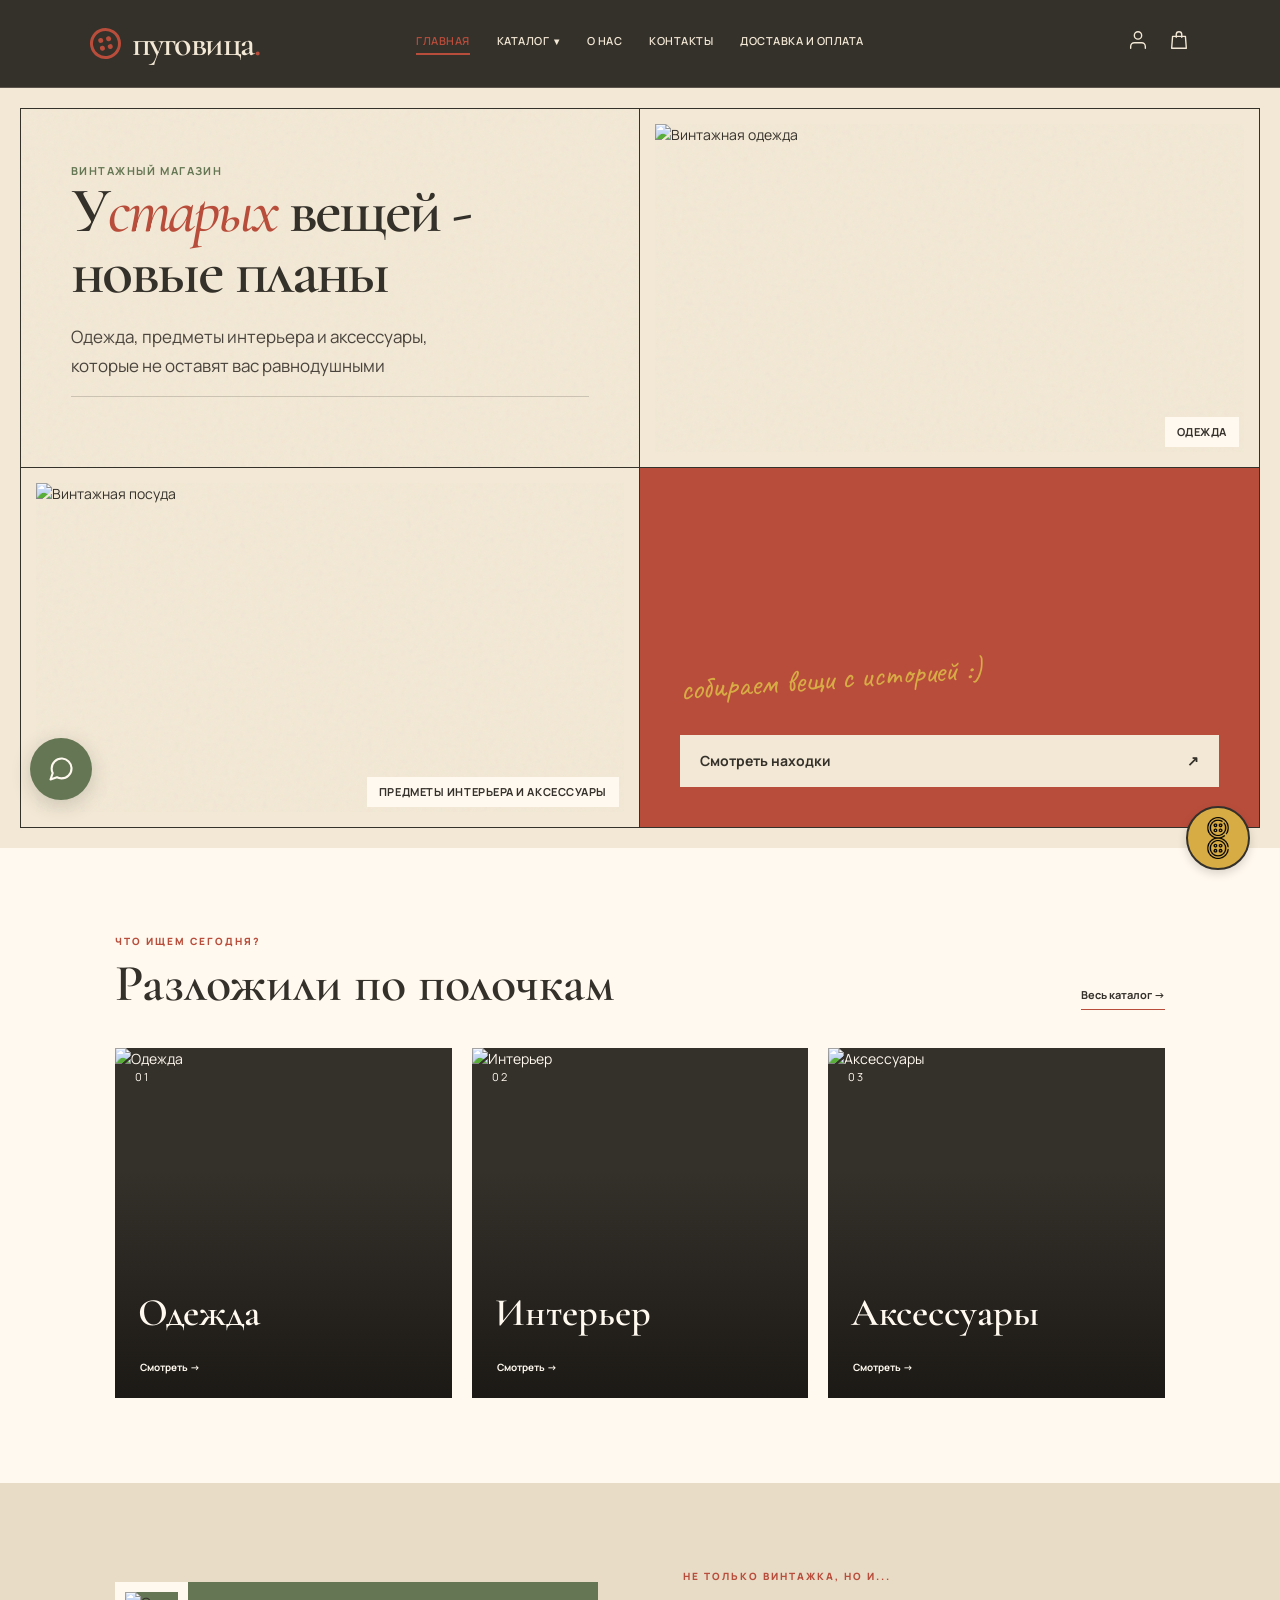
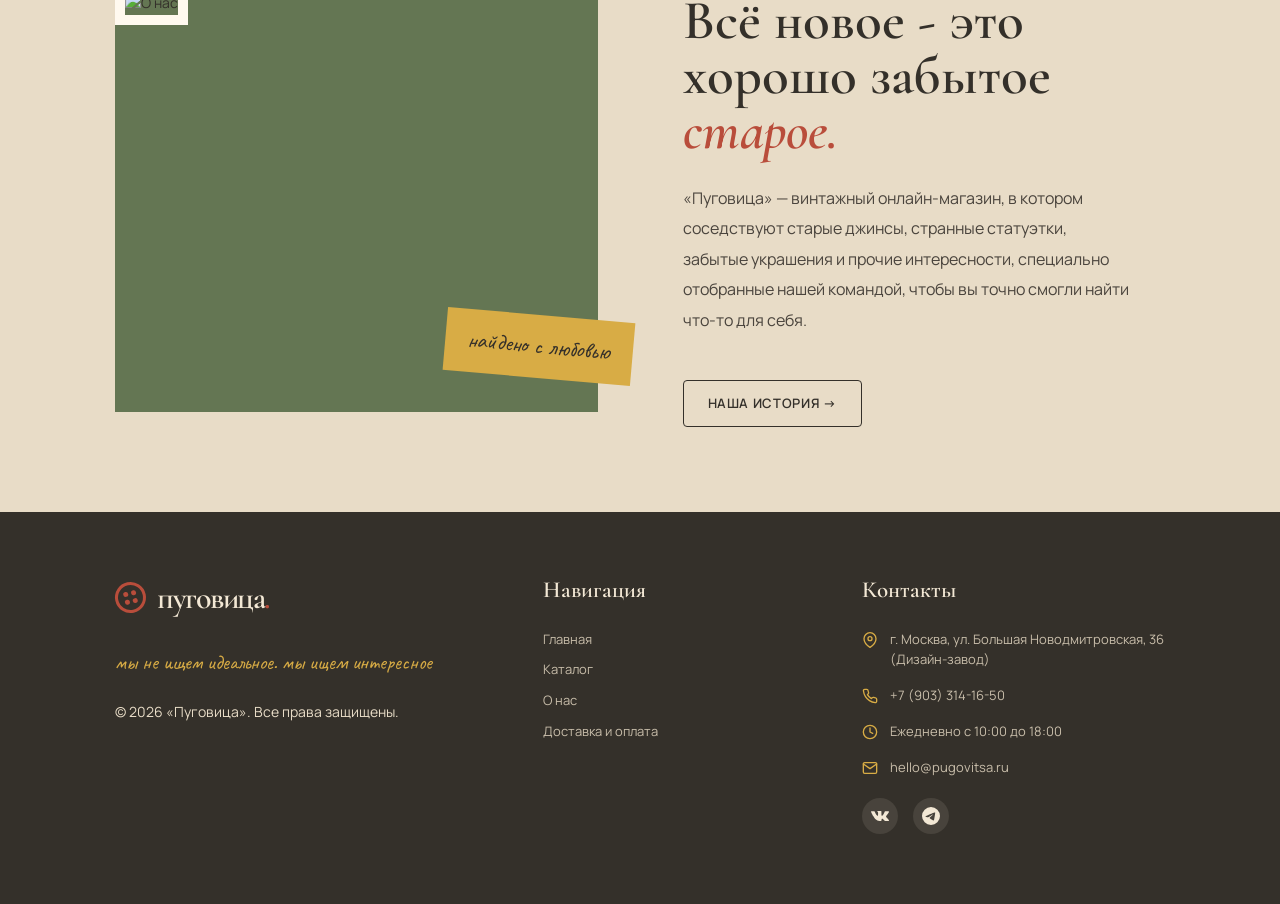
==== commit b1afc2aa: "Improve mobile navigation and responsive layout" ====
--- a/index.html
+++ b/index.html
@@ -21,7 +21,7 @@
                 <span class="logo-word">пуговица<span>.</span></span>
             </a>
         </div>
-        <nav class="navigation">
+        <nav class="navigation" id="navigation">
             <a href="index.html">Главная</a>
                         <div class="nav-dropdown">
                 <a href="catalog.html" class="nav-dropdown__toggle">Каталог <span>▾</span></a>
@@ -44,6 +44,12 @@
     <span class="cart-count" id="cart-count">0</span>
 </a>
         </div>
+        <button class="mobile-menu-toggle" id="mobile-menu-toggle"
+        aria-label="Открыть меню" aria-expanded="false">
+    <span></span>
+    <span></span>
+    <span></span>
+</button>
     </header>
 
     <main>
--- a/css/style.css
+++ b/css/style.css
@@ -1543,3 +1543,129 @@
     transform: scale(1.1);
 }
 
+/* =========================================
+   МОБИЛЬНАЯ ШАПКА
+========================================= */
+
+/* На компьютере бургер не показываем */
+.mobile-menu-toggle {
+    display: none;
+}
+
+@media (max-width: 650px) {
+
+    /* ШАПКА */
+
+    .header {
+        display: grid;
+        grid-template-columns: minmax(0, 1fr) auto auto;
+        align-items: center;
+        gap: 12px;
+        padding: 15px 5%;
+        position: sticky;
+        top: 0;
+        z-index: 1000;
+    }
+
+    .header__logo .logo-word {
+        font-size: 25px;
+    }
+
+    .header__actions {
+        display: flex;
+        align-items: center;
+        gap: 12px;
+    }
+
+    .header-action svg {
+        width: 25px;
+        height: 25px;
+    }
+
+    /* КНОПКА-БУРГЕР */
+
+    .mobile-menu-toggle {
+        display: flex;
+        flex-direction: column;
+        justify-content: center;
+        align-items: center;
+        gap: 6px;
+        width: 38px;
+        height: 38px;
+        padding: 5px;
+        border: none;
+        background: transparent;
+        cursor: pointer;
+    }
+
+    .mobile-menu-toggle span {
+        display: block;
+        width: 27px;
+        height: 2px;
+        background: var(--cream);
+        transition: 0.25s ease;
+    }
+
+    /* АНИМАЦИЯ БУРГЕРА */
+
+    .mobile-menu-toggle.is-active span:first-child {
+        transform: translateY(8px) rotate(45deg);
+    }
+
+    .mobile-menu-toggle.is-active span:nth-child(2) {
+        opacity: 0;
+    }
+
+    .mobile-menu-toggle.is-active span:last-child {
+        transform: translateY(-8px) rotate(-45deg);
+    }
+
+    /* МОБИЛЬНАЯ НАВИГАЦИЯ */
+
+    .navigation {
+        display: none;
+        position: absolute;
+        top: 100%;
+        left: 0;
+        width: 100%;
+        padding: 10px 5% 20px;
+        background: var(--dark);
+        flex-direction: column;
+        align-items: stretch;
+        gap: 0;
+        overflow: visible;
+        z-index: 1001;
+    }
+
+    .navigation.is-open {
+        display: flex;
+    }
+
+    .navigation > a,
+.nav-dropdown__toggle {
+    display: block;
+    width: 100%;
+    padding: 14px 0;
+    font-size: 15px;
+    font-family: var(--main-font);
+    border-bottom: 1px solid rgba(255, 249, 239, 0.15);
+}
+
+.nav-dropdown {
+    width: 100%;
+}
+
+.nav-dropdown__toggle span {
+    display: none;
+}
+
+.nav-dropdown__menu {
+    display: none;
+}
+.nav-dropdown__toggle {
+    font-size: 15px !important;
+    font-family: var(--main-font) !important;
+    font-weight: 400;
+    line-height: normal;
+}
+}
--- a/css/chat.css
+++ b/css/chat.css
@@ -44,7 +44,8 @@
 
 .chat-window {
     position: absolute;
-    right: 0;
+    left: 0;
+    right: auto;
     bottom: 78px;
     width: 360px;
     height: 500px;
@@ -215,7 +216,8 @@
 
 @media (max-width: 480px) {
     .chat-widget {
-        right: 15px;
+        left: 15px;
+        right: auto;
         bottom: 100px;
     }
 
@@ -245,7 +247,8 @@
 
 .chat-widget {
     position: fixed !important;
-    right: 30px !important;
+    left: 30px !important;
+    right: auto !important;
     bottom: 100px !important;
     z-index: 99999 !important;
 }
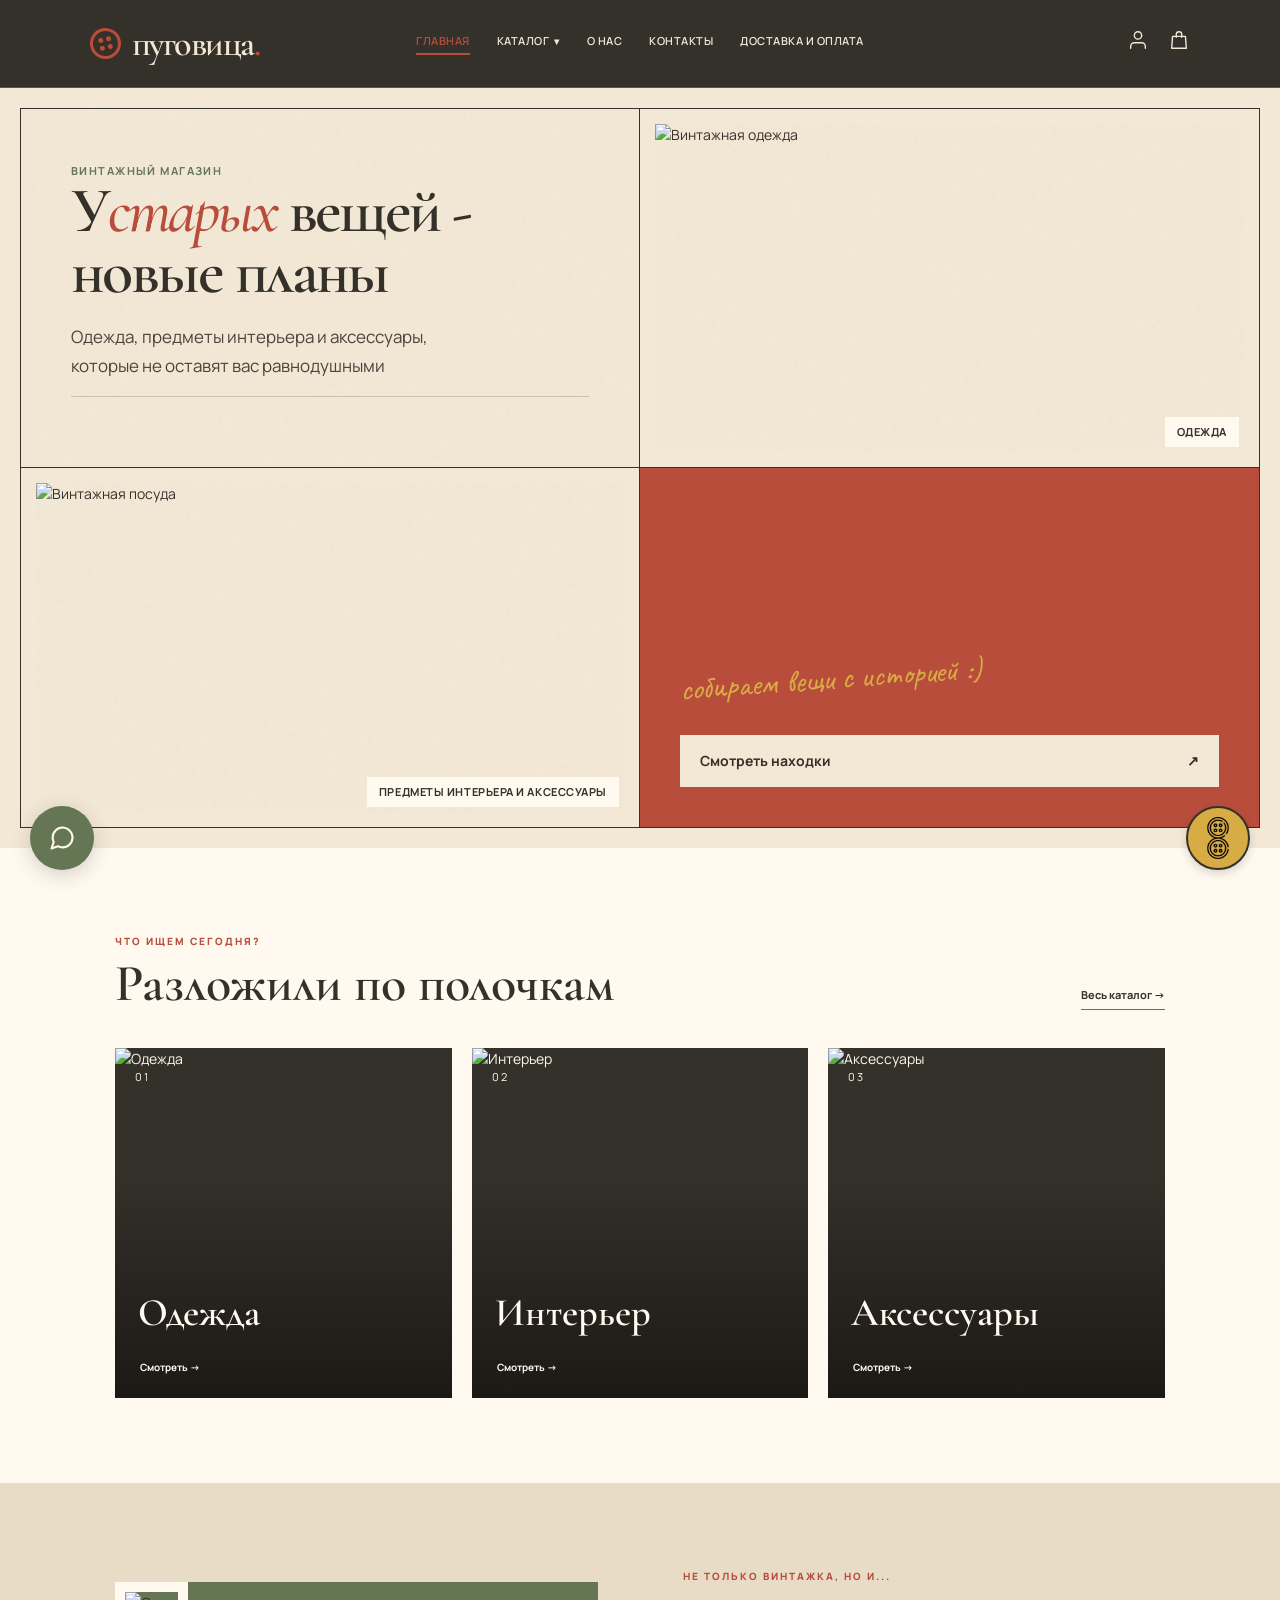
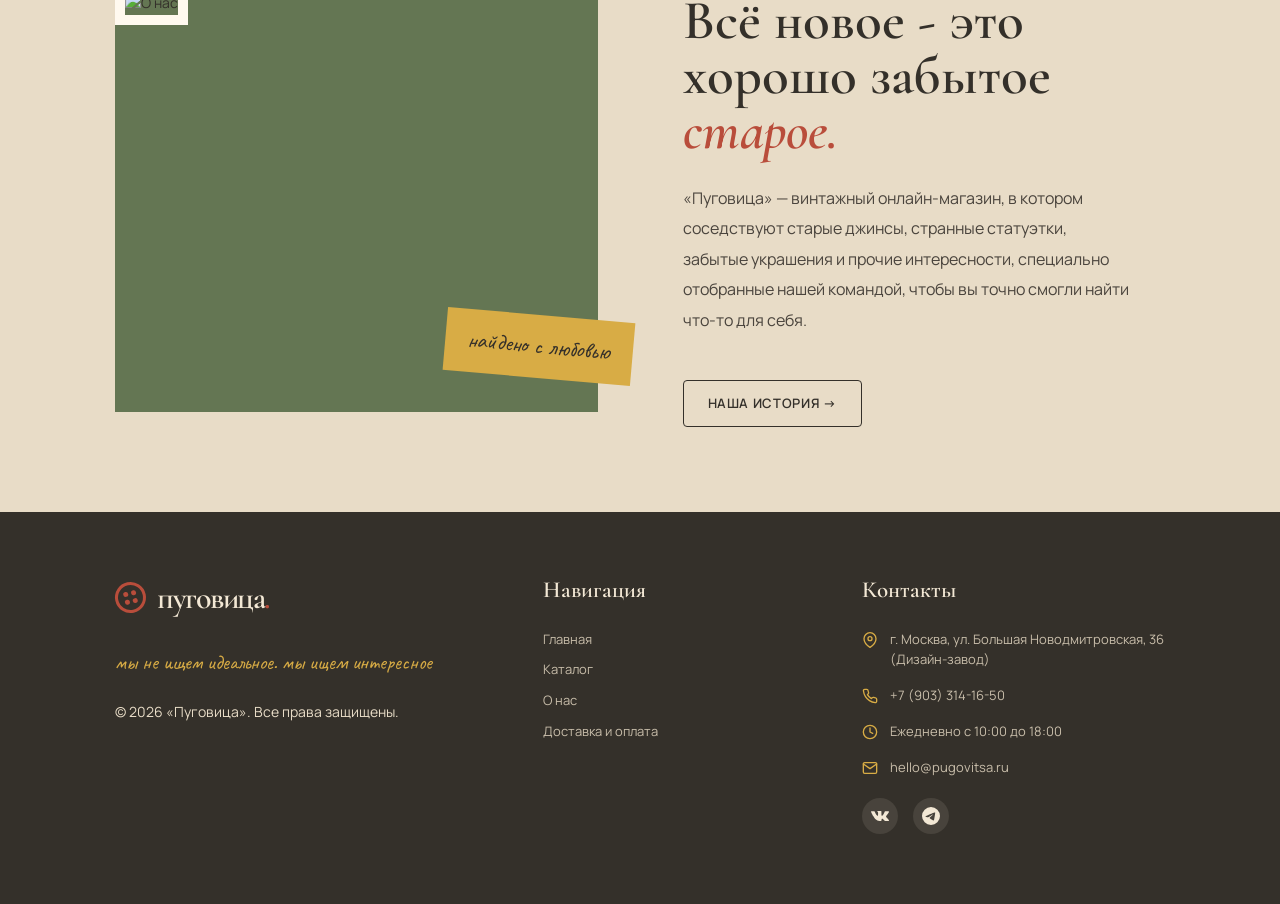
==== commit 5ec4d2ce: "Align chat and scroll buttons" ====
--- a/index.html
+++ b/index.html
@@ -10,6 +10,7 @@
     <link href="https://fonts.googleapis.com/css2?family=Caveat:wght@400;500;600;700&family=Cormorant+Garamond:wght@400;500;600;700&family=Manrope:wght@400;500;600;700;800&display=swap" rel="stylesheet">
     <link rel="stylesheet" href="css/style.css">
     <link rel="stylesheet" href="css/chat.css">
+    <link rel="icon" type="image/svg+xml" href="favicon.svg">
 </head>
 <body>
 
--- a/css/chat.css
+++ b/css/chat.css
@@ -263,8 +263,9 @@
     display: block !important;
     visibility: visible !important;
     opacity: 1 !important;
-    right: 30px !important;
-    bottom: 100px !important;
+    left: 30px !important;
+    right: auto !important;
+    bottom: 30px !important;
     z-index: 99999 !important;
 }
 
@@ -272,8 +273,8 @@
     display: flex !important;
     visibility: visible !important;
     opacity: 1 !important;
-    width: 62px !important;
-    height: 62px !important;
+    width: 64px !important;
+    height: 64px !important;
     background: var(--olive) !important;
     border-radius: 50%;
 }
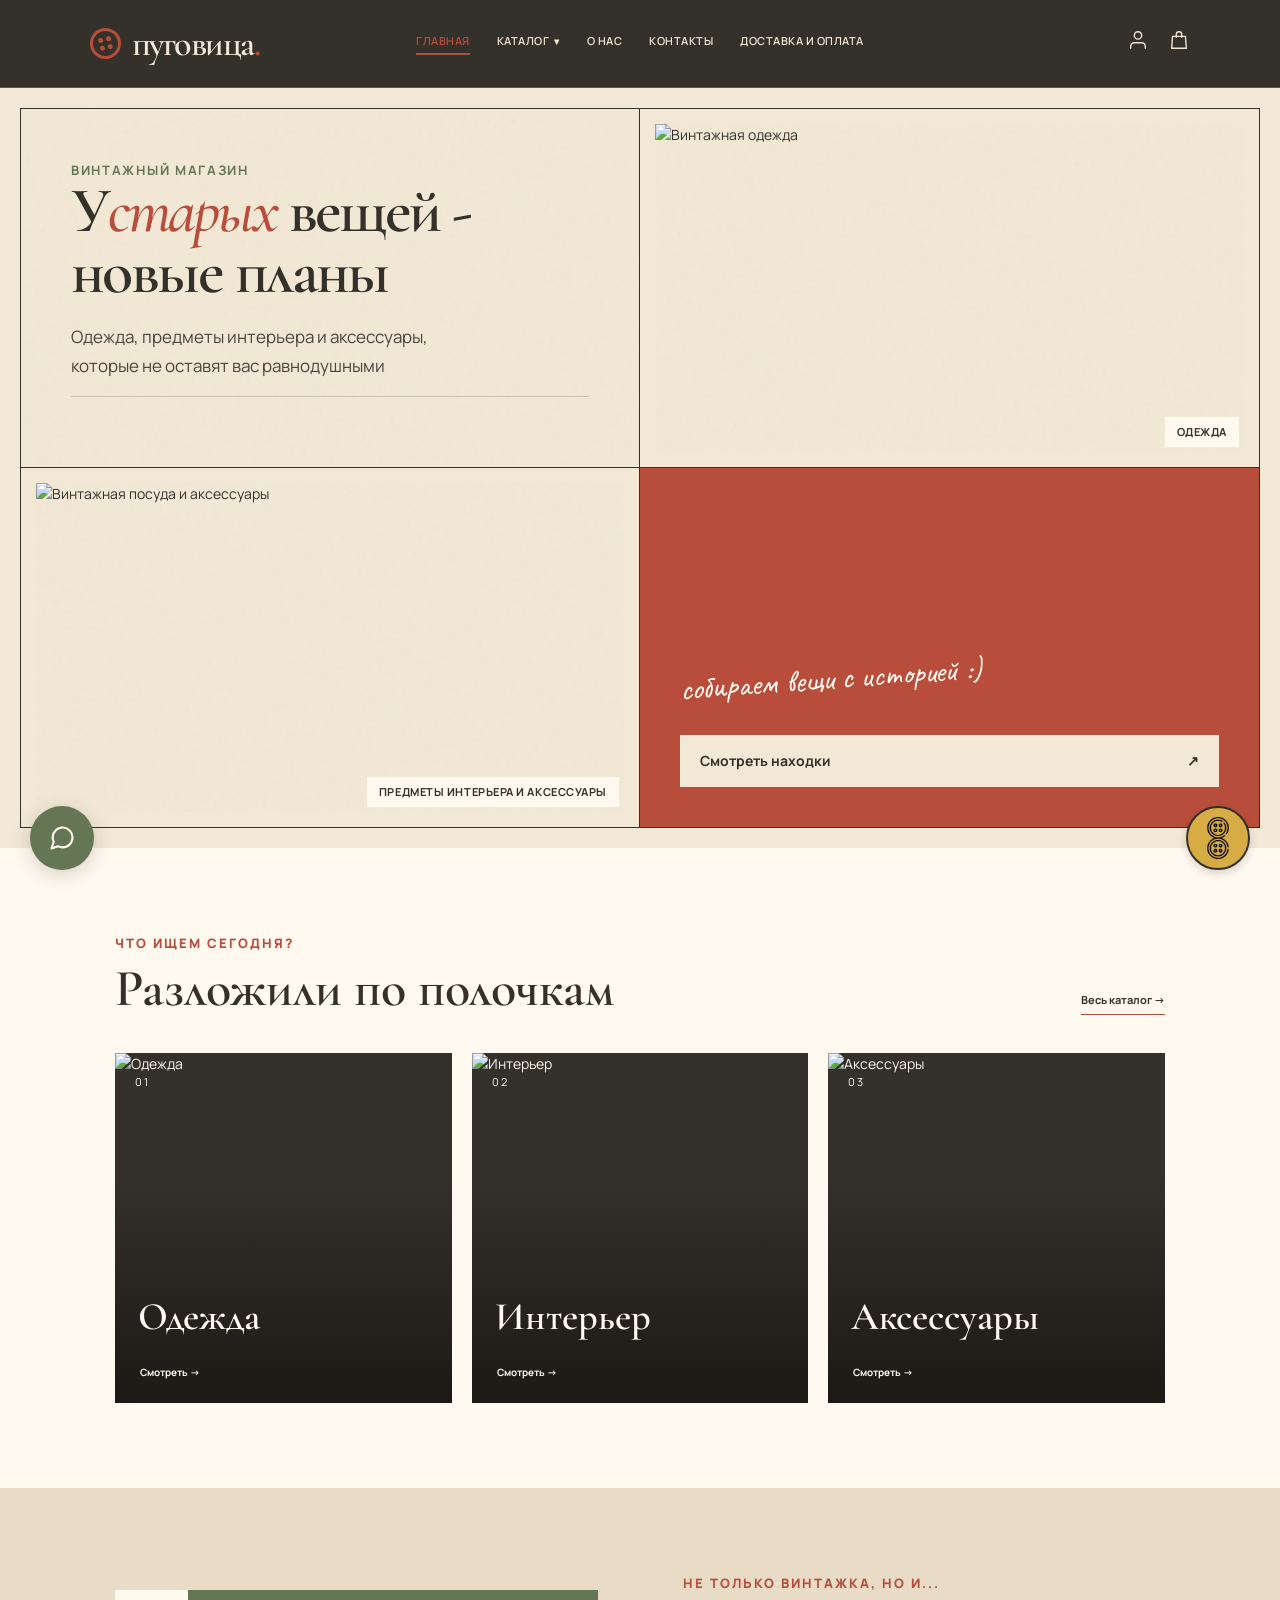
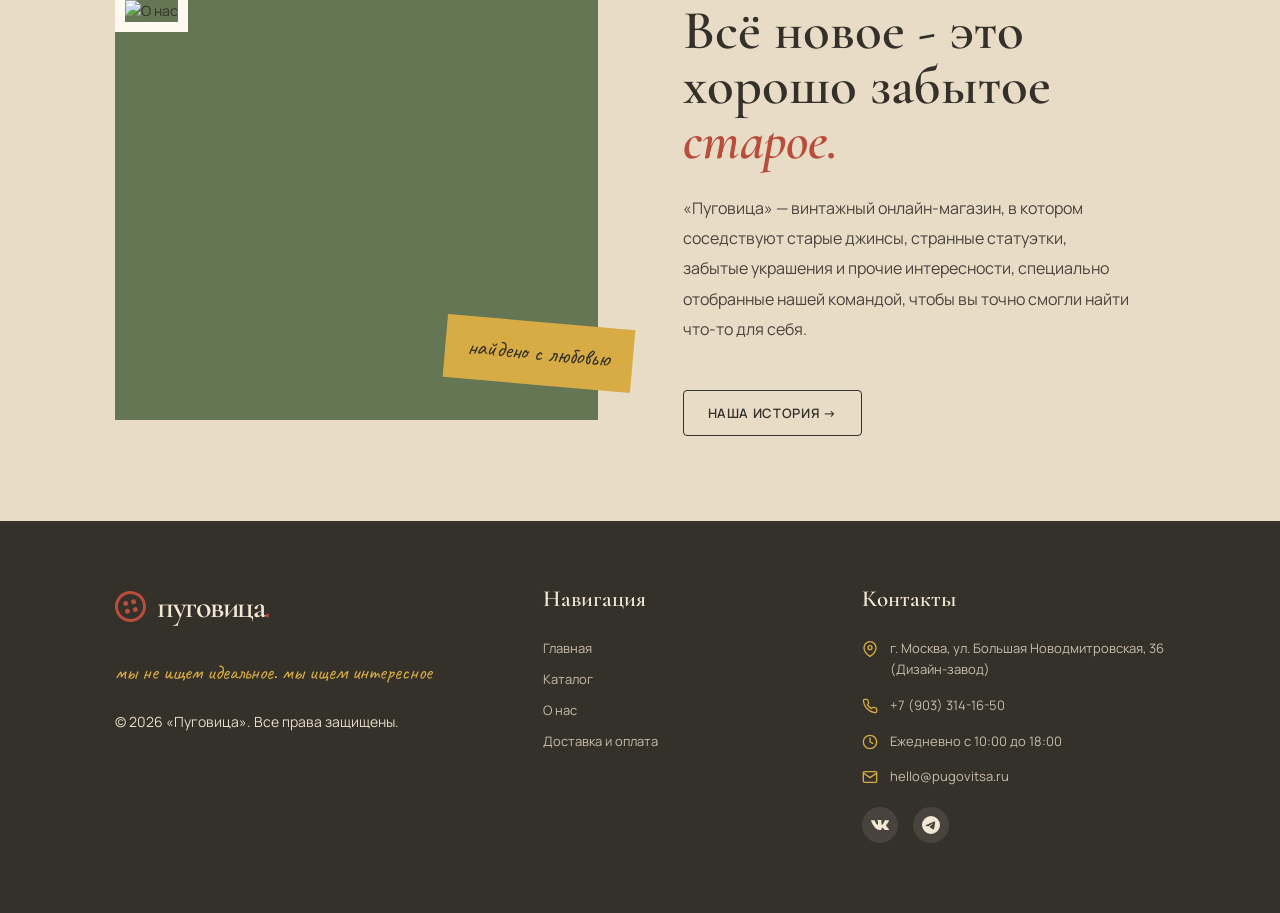
==== commit 1e2bddb7: "Improve accessibility and update styles" ====
--- a/index.html
+++ b/index.html
@@ -46,7 +46,8 @@
 </a>
         </div>
         <button class="mobile-menu-toggle" id="mobile-menu-toggle"
-        aria-label="Открыть меню" aria-expanded="false">
+        aria-label="Открыть меню"
+                aria-expanded="false">
     <span></span>
     <span></span>
     <span></span>
@@ -74,7 +75,7 @@
 
             <!-- ЛЕВАЯ НИЖНЯЯ ЯЧЕЙКА: Фото 2 -->
             <div class="hero__cell hero__cell--img2">
-                <img src="https://i.pinimg.com/736x/4b/98/80/4b9880bd019404595048588a73c9a359.jpg" alt="Винтажная посуда">
+                <img src="https://i.pinimg.com/736x/4b/98/80/4b9880bd019404595048588a73c9a359.jpg" alt="Винтажная посуда и аксессуары">
                 <span class="hero__caption">Предметы интерьера и аксессуары</span>
             </div>
 
--- a/css/style.css
+++ b/css/style.css
@@ -196,7 +196,7 @@
 }
 
 .hero__eyebrow {
-    font-size: 11px;
+    font-size: 13px;
     font-weight: 700;
     letter-spacing: 0.13em;
     color: var(--olive);
@@ -299,7 +299,7 @@
 .hero__handwritten {
     font-family: var(--hand-font);
     font-size: 32px;
-    color: var(--mustard);
+    color: var(--white);
     transform: rotate(-4deg);
     margin-bottom: 30px;
 }
@@ -342,7 +342,7 @@
     display: block;
     margin-bottom: 9px;
     color: var(--brick);
-    font-size: 10px;
+    font-size: 13px;
     font-weight: 800;
     letter-spacing: 2px;
     text-transform: uppercase;
--- a/css/chat.css
+++ b/css/chat.css
@@ -218,7 +218,7 @@
     .chat-widget {
         left: 15px;
         right: auto;
-        bottom: 100px;
+        bottom: 30px !important;
     }
 
     .chat-toggle {
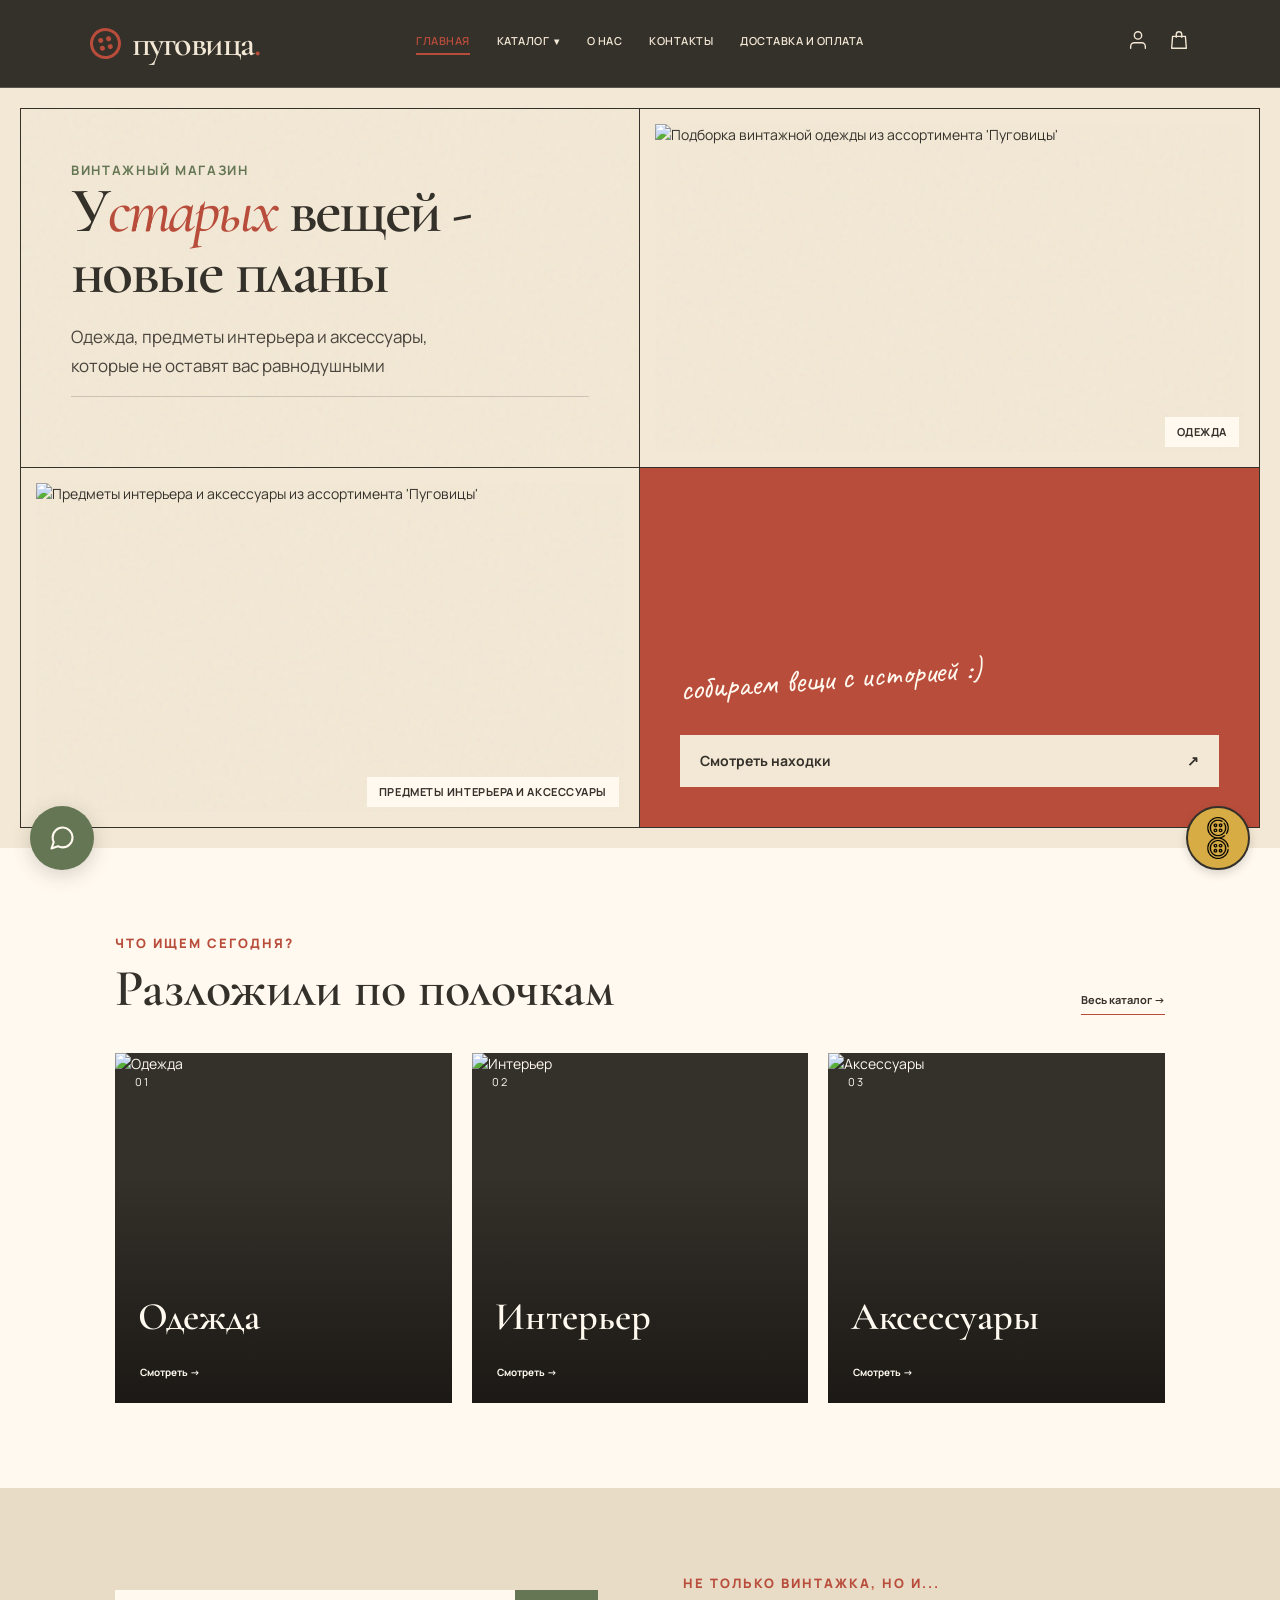
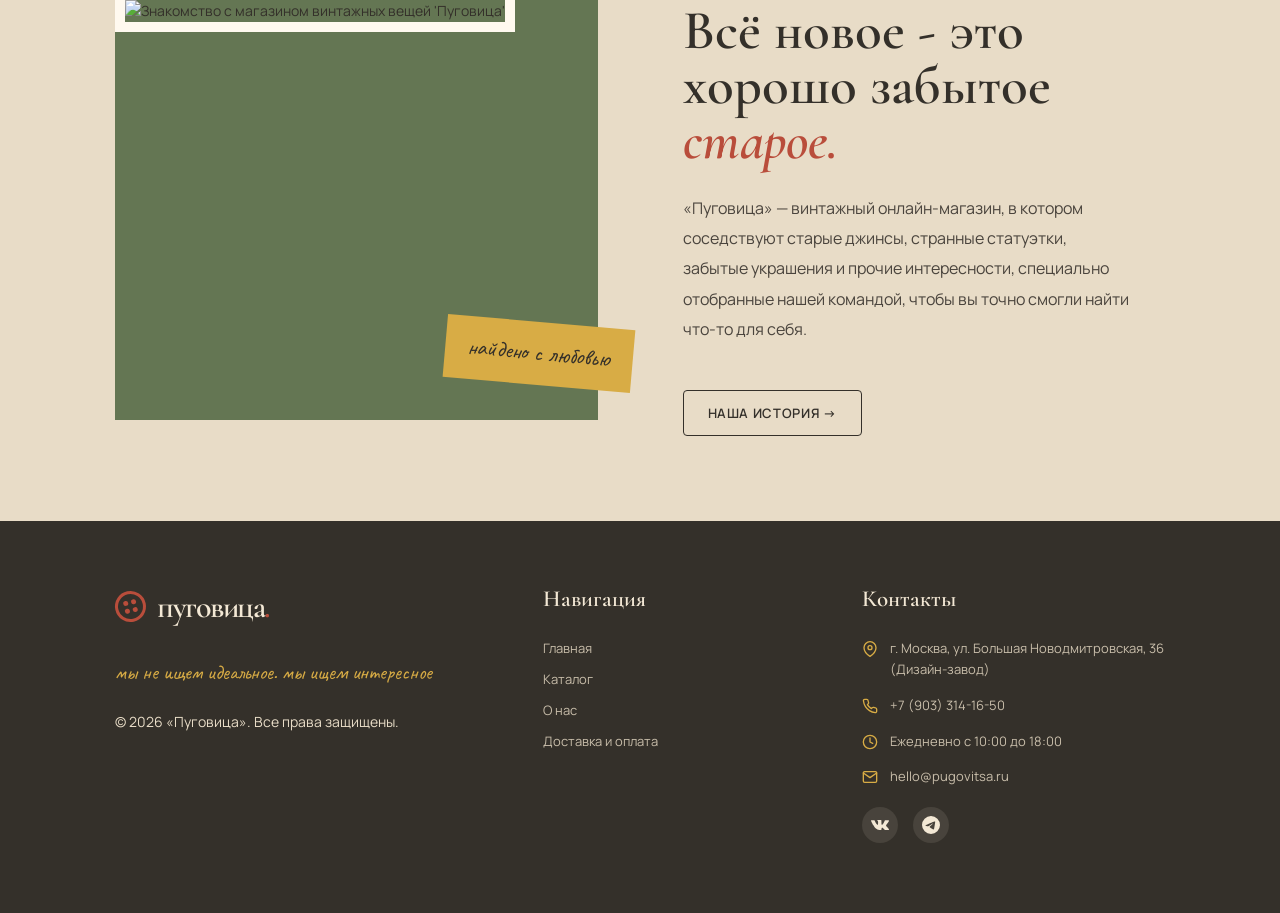
==== commit fec41bbe: "Update mobile layout and footer" ====
--- a/index.html
+++ b/index.html
@@ -69,13 +69,13 @@
 
             <!-- ПРАВАЯ ВЕРХНЯЯ ЯЧЕЙКА: Фото 1 -->
             <div class="hero__cell hero__cell--img1">
-                <img src="https://i.pinimg.com/736x/da/81/43/da8143f84ef87803ec1c9c75ec1881fe.jpg" alt="Винтажная одежда">
+                <img src="https://i.pinimg.com/736x/da/81/43/da8143f84ef87803ec1c9c75ec1881fe.jpg" alt="Подборка винтажной одежды из ассортимента 'Пуговицы'">
                 <span class="hero__caption">Одежда</span>
             </div>
 
             <!-- ЛЕВАЯ НИЖНЯЯ ЯЧЕЙКА: Фото 2 -->
             <div class="hero__cell hero__cell--img2">
-                <img src="https://i.pinimg.com/736x/4b/98/80/4b9880bd019404595048588a73c9a359.jpg" alt="Винтажная посуда и аксессуары">
+                <img src="https://i.pinimg.com/736x/4b/98/80/4b9880bd019404595048588a73c9a359.jpg" alt="Предметы интерьера и аксессуары из ассортимента 'Пуговицы'">
                 <span class="hero__caption">Предметы интерьера и аксессуары</span>
             </div>
 
@@ -122,7 +122,7 @@
         <!-- О МАГАЗИНЕ -->
         <section class="about-preview section">
             <div class="about-preview__image">
-                <img src="https://i.pinimg.com/1200x/73/21/f2/7321f2daf43e86bab8bb2431f2dd8719.jpg" alt="О нас">
+                <img src="https://i.pinimg.com/1200x/73/21/f2/7321f2daf43e86bab8bb2431f2dd8719.jpg" alt="Знакомство с магазином винтажных вещей 'Пуговица'">
                 <span class="about-preview__sticker">найдено с любовью</span>
             </div>
             <div class="about-preview__content">
--- a/css/style.css
+++ b/css/style.css
@@ -1557,8 +1557,8 @@
     /* ШАПКА */
 
     .header {
-        display: grid;
-        grid-template-columns: minmax(0, 1fr) auto auto;
+        display: flex;
+        justify-content: flex-start;
         align-items: center;
         gap: 12px;
         padding: 15px 5%;
@@ -1567,14 +1567,22 @@
         z-index: 1000;
     }
 
+    .header__logo {
+        margin-right: auto;
+    }
+
     .header__logo .logo-word {
         font-size: 25px;
     }
 
+    /* ИКОНКИ КОРЗИНЫ И ЛИЧНОГО КАБИНЕТА */
+
     .header__actions {
         display: flex;
+        flex-direction: row-reverse;
         align-items: center;
         gap: 12px;
+        order: 2;
     }
 
     .header-action svg {
@@ -1584,27 +1592,31 @@
 
     /* КНОПКА-БУРГЕР */
 
-    .mobile-menu-toggle {
-        display: flex;
-        flex-direction: column;
-        justify-content: center;
-        align-items: center;
-        gap: 6px;
-        width: 38px;
-        height: 38px;
-        padding: 5px;
-        border: none;
-        background: transparent;
-        cursor: pointer;
-    }
-
-    .mobile-menu-toggle span {
-        display: block;
-        width: 27px;
-        height: 2px;
-        background: var(--cream);
-        transition: 0.25s ease;
-    }
+.mobile-menu-toggle {
+    display: flex;
+    flex-direction: column;
+    justify-content: center;
+    align-items: center;
+    gap: 6px;
+    width: 38px;
+    height: 38px;
+    padding: 5px;
+    border: none;
+    background: transparent;
+    cursor: pointer;
+    order: 1;
+    margin: 0;
+    align-self: center;
+    transform: translateY(-2px);
+}
+
+.mobile-menu-toggle span {
+    display: block;
+    width: 27px;
+    height: 2px;
+    background: var(--cream);
+    transition: 0.25s ease;
+}
 
     /* АНИМАЦИЯ БУРГЕРА */
 
@@ -1642,30 +1654,50 @@
     }
 
     .navigation > a,
-.nav-dropdown__toggle {
-    display: block;
-    width: 100%;
-    padding: 14px 0;
-    font-size: 15px;
-    font-family: var(--main-font);
-    border-bottom: 1px solid rgba(255, 249, 239, 0.15);
-}
-
-.nav-dropdown {
-    width: 100%;
-}
-
-.nav-dropdown__toggle span {
-    display: none;
-}
-
-.nav-dropdown__menu {
-    display: none;
-}
-.nav-dropdown__toggle {
-    font-size: 15px !important;
-    font-family: var(--main-font) !important;
-    font-weight: 400;
-    line-height: normal;
+    .nav-dropdown__toggle {
+        display: block;
+        width: 100%;
+        padding: 14px 0;
+        font-size: 15px;
+        font-family: var(--main-font);
+        border-bottom: 1px solid rgba(255, 249, 239, 0.15);
+    }
+
+    .nav-dropdown {
+        width: 100%;
+    }
+
+    .nav-dropdown__toggle span {
+        display: none;
+    }
+
+    .nav-dropdown__menu {
+        display: none;
+    }
+
+    .nav-dropdown__toggle {
+        font-size: 15px !important;
+        font-family: var(--main-font) !important;
+        font-weight: 400;
+        line-height: normal;
+    }
+    /* ЦЕНТРИРОВАНИЕ ФУТЕРА НА МОБИЛЬНЫХ УСТРОЙСТВАХ */
+
+.footer__column {
+    text-align: center;
+}
+
+.footer__contacts {
+    justify-items: center;
+    text-align: center;
+}
+
+.footer__contact-item {
+    justify-content: center;
+    text-align: center;
+}
+
+.footer__socials {
+    justify-content: center;
 }
 }
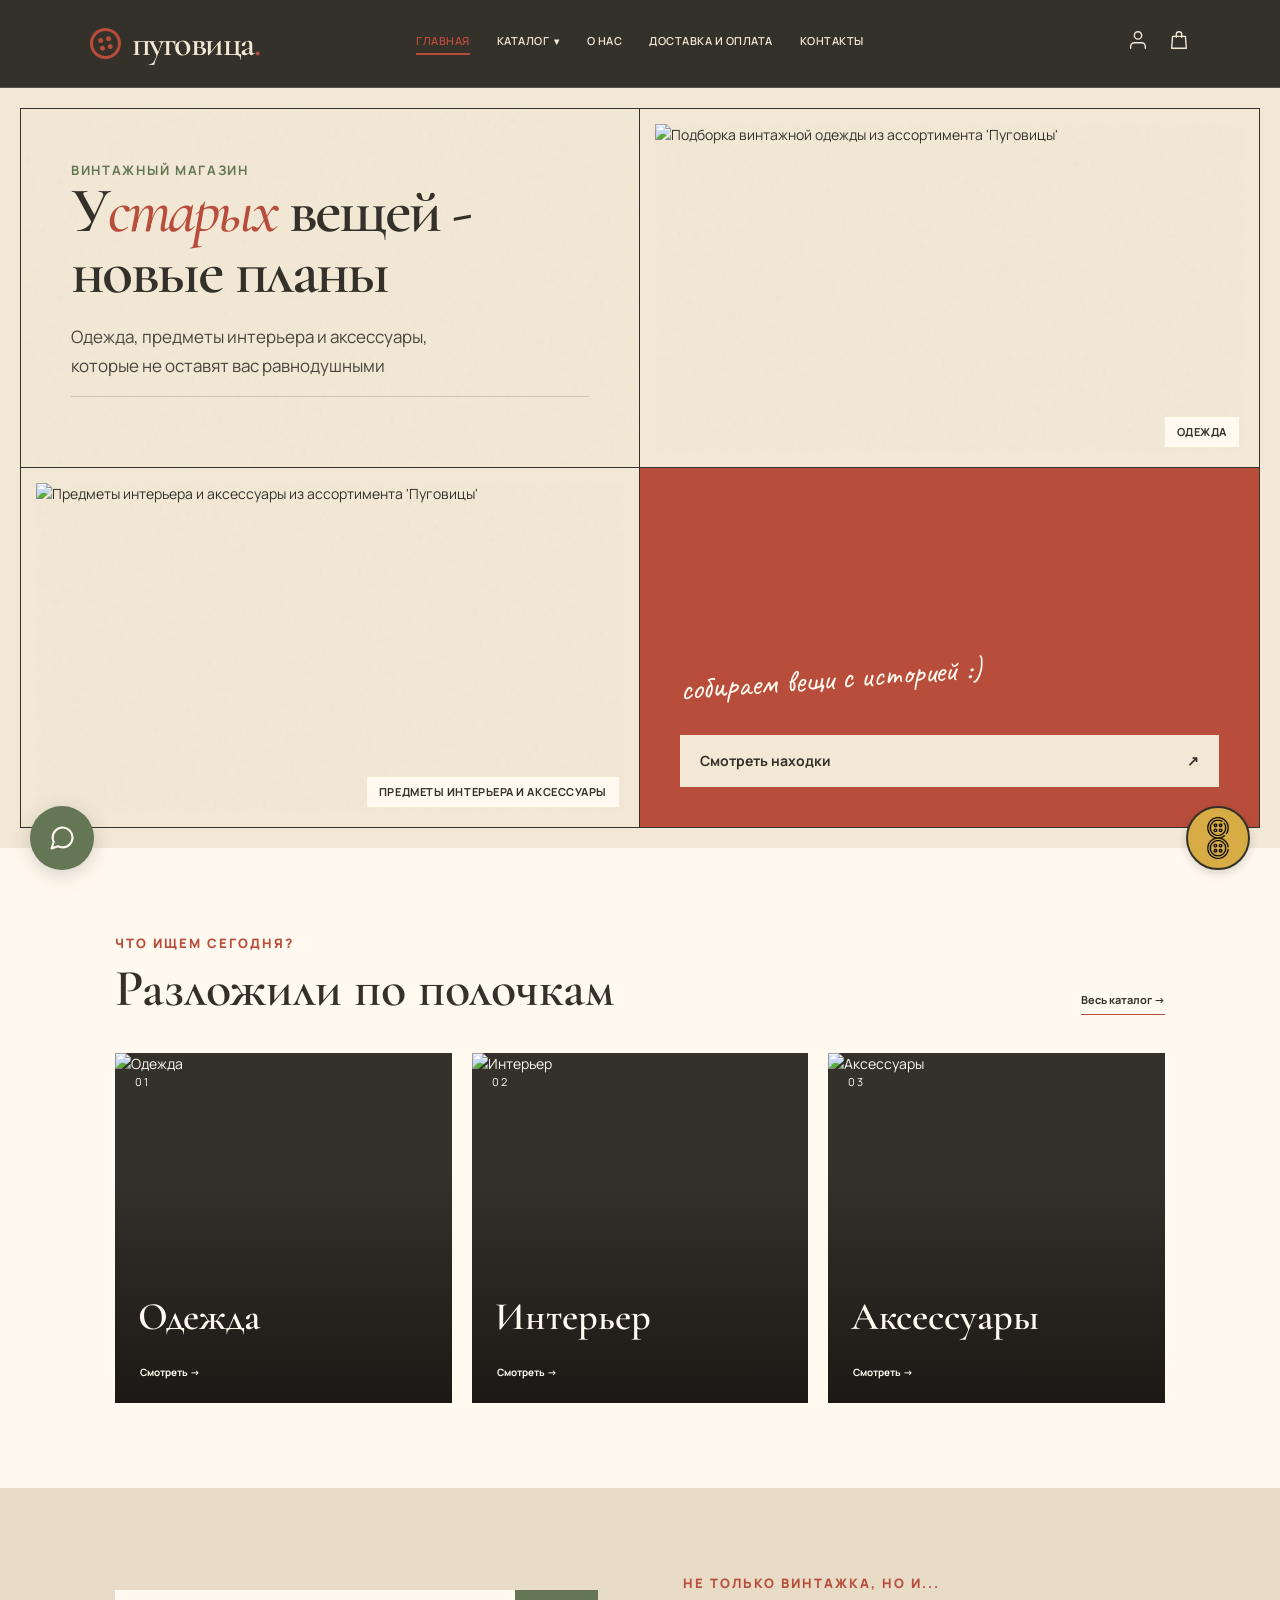
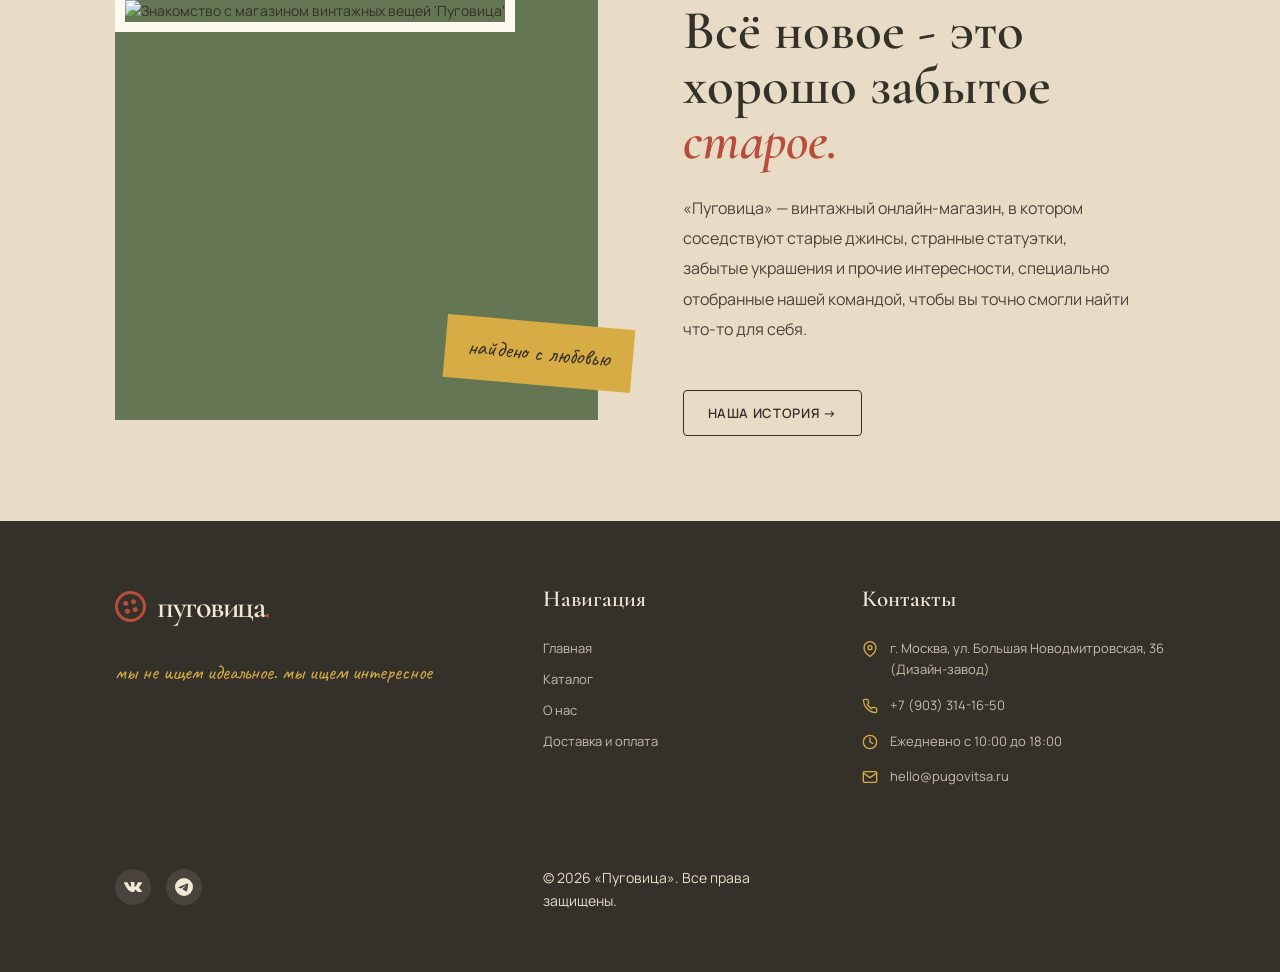
==== commit b573021b: "Fix mobile footer contacts alignment" ====
--- a/index.html
+++ b/index.html
@@ -33,8 +33,8 @@
                 </div>
             </div>
             <a href="about.html">О нас</a>
+            <a href="delivery.html">Доставка и оплата</a>
             <a href="contacts.html">Контакты</a>
-            <a href="delivery.html">Доставка и оплата</a>
         </nav>
         <div class="header__actions">
             <a href="profile.html" class="header-action" aria-label="Личный кабинет">
@@ -135,77 +135,72 @@
     </main>
 
     <!-- ПОДВАЛ -->
-    <footer class="footer">
-        <div class="footer__main">
-            <!-- 1. Бренд и слоган -->
-            <div class="footer__brand">
-                <a href="index.html" class="footer__logo">
-                    <span class="logo-button"><span></span><span></span><span></span><span></span></span>
-                    <span class="logo-word">пуговица<span>.</span></span>
-                </a>
-                <p>мы не ищем идеальное. мы ищем интересное</p>
-
-                <!-- Копирайт и оферта -->
-                <p class="footer__copyright">© 2026 «Пуговица». Все права защищены.</p>
-            </div>
-
-            <!-- 2. Навигация -->
-            <div class="footer__column">
-                <h3>Навигация</h3>
-                <a href="index.html">Главная</a>
-                <a href="catalog.html">Каталог</a>
-                <a href="about.html">О нас</a>
-                <a href="delivery.html">Доставка и оплата</a>
-            </div>
-
-            <!-- 3. Контакты -->
-            <div class="footer__column footer__contacts">
-                <h3>Контакты</h3>
-
-                <!-- Адрес -->
-                <div class="footer__contact-item">
-                    <svg viewBox="0 0 24 24" width="16" height="16" fill="none" stroke="currentColor" stroke-width="2" stroke-linecap="round" stroke-linejoin="round">
-                        <path d="M21 10c0 7-9 13-9 13s-9-6-9-13a9 9 0 0 1 18 0z"></path>
-                        <circle cx="12" cy="10" r="3"></circle>
-                    </svg>
-                    <span>г. Москва, ул. Большая Новодмитровская, 36 (Дизайн-завод)</span>
-                </div>
-
-                <!-- Телефон -->
-                <div class="footer__contact-item">
-                    <svg viewBox="0 0 24 24" width="16" height="16" fill="none" stroke="currentColor" stroke-width="2" stroke-linecap="round" stroke-linejoin="round">
-                        <path d="M22 16.92v3a2 2 0 0 1-2.18 2 19.79 19.79 0 0 1-8.63-3.07 19.5 19.5 0 0 1-6-6 19.79 19.79 0 0 1-3.07-8.67A2 2 0 0 1 4.11 2h3a2 2 0 0 1 2 1.72 12.84 12.84 0 0 0 .7 2.81 2 2 0 0 1-.45 2.11L8.09 9.91a16 16 0 0 0 6 6l1.27-1.27a2 2 0 0 1 2.11-.45 12.84 12.84 0 0 0 2.81.7A2 2 0 0 1 22 16.92z"></path>
-                    </svg>
-                    <a href="tel:+79033141650">+7 (903) 314-16-50</a>
-                </div>
-
-                <!-- Часы работы -->
-                <div class="footer__contact-item">
-                    <svg viewBox="0 0 24 24" width="16" height="16" fill="none" stroke="currentColor" stroke-width="2" stroke-linecap="round" stroke-linejoin="round">
-                        <circle cx="12" cy="12" r="10"></circle>
-                        <polyline points="12 6 12 12 16 14"></polyline>
-                    </svg>
-                    <span>Ежедневно с 10:00 до 18:00</span>
-                </div>
-
-                <!-- Почта -->
-                <div class="footer__contact-item">
-                    <svg viewBox="0 0 24 24" width="16" height="16" fill="none" stroke="currentColor" stroke-width="2" stroke-linecap="round" stroke-linejoin="round">
-                        <path d="M4 4h16c1.1 0 2 .9 2 2v12c0 1.1-.9 2-2 2H4c-1.1 0-2-.9-2-2V6c0-1.1.9-2 2-2z"></path>
-                        <polyline points="22,6 12,13 2,6"></polyline>
-                    </svg>
-                    <a href="mailto:hello@pugovitsa.ru">hello@pugovitsa.ru</a>
-                </div>
-
-                                <!-- СОЦИАЛЬНЫЕ СЕТИ -->
-                <div class="footer__socials">
+    <!-- ПОДВАЛ -->
+<footer class="footer">
+    <div class="footer__main">
+
+        <!-- 1. Бренд и слоган -->
+        <div class="footer__brand">
+            <a href="index.html" class="footer__logo">
+                <span class="logo-button"><span></span><span></span><span></span><span></span></span>
+                <span class="logo-word">пуговица<span>.</span></span>
+            </a>
+            <p>мы не ищем идеальное. мы ищем интересное</p>
+        </div>
+
+        <!-- 2. Навигация -->
+        <div class="footer__column">
+            <h3>Навигация</h3>
+            <a href="index.html">Главная</a>
+            <a href="catalog.html">Каталог</a>
+            <a href="about.html">О нас</a>
+            <a href="delivery.html">Доставка и оплата</a>
+        </div>
+
+        <!-- 3. Контакты -->
+        <div class="footer__column footer__contacts">
+            <h3>Контакты</h3>
+
+            <div class="footer__contact-item">
+                <svg viewBox="0 0 24 24" width="16" height="16" fill="none" stroke="currentColor" stroke-width="2" stroke-linecap="round" stroke-linejoin="round">
+                    <path d="M21 10c0 7-9 13-9 13s-9-6-9-13a9 9 0 0 1 18 0z"></path>
+                    <circle cx="12" cy="10" r="3"></circle>
+                </svg>
+                <span>г. Москва, ул. Большая Новодмитровская, 36 (Дизайн-завод)</span>
+            </div>
+
+            <div class="footer__contact-item">
+                <svg viewBox="0 0 24 24" width="16" height="16" fill="none" stroke="currentColor" stroke-width="2" stroke-linecap="round" stroke-linejoin="round">
+                    <path d="M22 16.92v3a2 2 0 0 1-2.18 2 19.79 19.79 0 0 1-8.63-3.07 19.5 19.5 0 0 1-6-6 19.79 19.79 0 0 1-3.07-8.67A2 2 0 0 1 4.11 2h3a2 2 0 0 1 2 1.72 12.84 12.84 0 0 0 .7 2.81 2 2 0 0 1-.45 2.11L8.09 9.91a16 16 0 0 0 6 6l1.27-1.27a2 2 0 0 1 2.11-.45 12.84 12.84 0 0 0 2.81.7A2 2 0 0 1 22 16.92z"></path>
+                </svg>
+                <a href="tel:+79033141650">+7 (903) 314-16-50</a>
+            </div>
+
+            <div class="footer__contact-item">
+                <svg viewBox="0 0 24 24" width="16" height="16" fill="none" stroke="currentColor" stroke-width="2" stroke-linecap="round" stroke-linejoin="round">
+                    <circle cx="12" cy="12" r="10"></circle>
+                    <polyline points="12 6 12 12 16 14"></polyline>
+                </svg>
+                <span>Ежедневно с 10:00 до 18:00</span>
+            </div>
+
+            <div class="footer__contact-item">
+                <svg viewBox="0 0 24 24" width="16" height="16" fill="none" stroke="currentColor" stroke-width="2" stroke-linecap="round" stroke-linejoin="round">
+                    <path d="M4 4h16c1.1 0 2 .9 2 2v12c0 1.1-.9 2-2 2H4c-1.1 0-2-.9-2-2V6c0-1.1.9-2 2-2z"></path>
+                    <polyline points="22,6 12,13 2,6"></polyline>
+                </svg>
+                <a href="mailto:hello@pugovitsa.ru">hello@pugovitsa.ru</a>
+            </div>
+        </div>
+
+        <!-- 4. Социальные сети -->
+        <div class="footer__socials">
                     <!-- ВКонтакте (ваш SVG) -->
                     <a href="#" target="_blank" rel="noopener noreferrer" aria-label="ВКонтакте">
                         <svg xmlns="http://www.w3.org/2000/svg" viewBox="0 0 512 512" class="social-icon-svg">
                             <path d="M 7.5,123.0 Q 2,125 1,127 Q 0,129 0.5,133.5 Q 1,138 8.5,154.5 Q 16,171 33.5,205 Q 51,239 67.5,265.5 Q 84,292 97.5,310 Q 111,328 121.5,339 Q 132,350 141,357.5 Q 150,365 162,372.5 Q 174,380 184,384.5 Q 194,389 209,393 Q 224,397 237.5,398.5 Q 251,400 267.5,399.5 Q 284,399 287,398 Q 290,397 293,394 Q 296,391 298,375 Q 300,359 303,350.5 Q 306,342 310.5,337.5 Q 315,333 319.5,332.5 Q 324,332 329.5,335 Q 335,338 358.5,362.5 Q 382,387 392,392.5 Q 402,398 408,399 Q 414,400 455.5,400 Q 497,400 500,399 Q 503,398 505.5,395.5 Q 508,393 509.5,388 Q 511,383 510.5,379.5 Q 510,376 505,367 Q 500,358 490.5,346.5 Q 481,335 457,311.5 Q 433,288 430,282 Q 427,276 429.5,267.5 Q 432,259 458.5,223.5 Q 485,188 494,173.5 Q 503,159 507,148.5 Q 511,138 510.5,133 Q 510,128 508,126 Q 506,124 501,122.5 Q 496,121 449.5,121 Q 403,121 399.5,122.5 Q 396,124 392,130.5 Q 388,137 376.5,162.5 Q 365,188 358.5,199 Q 352,210 344,221 Q 336,232 328.5,240 Q 321,248 318.5,249.5 Q 316,251 313,251 Q 310,251 306,247.5 Q 302,244 299.5,236.5 Q 297,229 297,179.5 Q 297,130 295,124 Q 293,118 287,114.5 Q 281,111 236.5,111 Q 192,111 188,112 Q 184,113 177,120 Q 170,127 178.5,130.5 Q 187,134 191,138 Q 195,142 197,146.5 Q 199,151 200.5,163 Q 202,175 201,203 Q 200,231 197.5,238.5 Q 195,246 191.5,249 Q 188,252 184,251.5 Q 180,251 177,249 Q 174,247 166,238 Q 158,229 143.5,205.5 Q 129,182 117,156 Q 105,130 102,127 Q 99,124 95,122.5 Q 91,121 52,121 Q 13,121 7.5,123 Z"/>
                         </svg>
                     </a>
-
                     <!-- Telegram (оставляем как было) -->
                     <a href="#" target="_blank" rel="noopener noreferrer" aria-label="Telegram">
                         <svg viewBox="0 0 24 24" width="20" height="20" fill="currentColor">
@@ -213,9 +208,13 @@
                         </svg>
                     </a>
                 </div>
-            </div>
-        </div>
-    </footer>
+        <!-- 5. Копирайт -->
+        <p class="footer__copyright">
+            © 2026 «Пуговица». Все права защищены.
+        </p>
+
+    </div>
+</footer>
 
 <!-- ЧАТ-КОНСУЛЬТАНТ -->
 <div class="chat-widget">
--- a/css/style.css
+++ b/css/style.css
@@ -1578,12 +1578,16 @@
     /* ИКОНКИ КОРЗИНЫ И ЛИЧНОГО КАБИНЕТА */
 
     .header__actions {
-        display: flex;
-        flex-direction: row-reverse;
-        align-items: center;
-        gap: 12px;
-        order: 2;
-    }
+    display: flex;
+    flex-direction: row-reverse;
+    align-items: center;
+    gap: 12px;
+    order: 1;
+}
+
+.mobile-menu-toggle {
+    order: 2;
+}
 
     .header-action svg {
         width: 25px;
@@ -1681,15 +1685,36 @@
         font-weight: 400;
         line-height: normal;
     }
-    /* ЦЕНТРИРОВАНИЕ ФУТЕРА НА МОБИЛЬНЫХ УСТРОЙСТВАХ */
-
-.footer__column {
+    /* МОБИЛЬНЫЙ ФУТЕР */
+
+.footer__main {
+    display: grid;
+    grid-template-columns: 1fr 1fr;
+    grid-template-areas:
+        "brand brand"
+        "nav contacts"
+        "socials socials"
+        "copyright copyright";
+    gap: 25px 15px;
     text-align: center;
 }
 
+.footer__brand {
+    grid-area: brand;
+}
+
+.footer__column:not(.footer__contacts) {
+    grid-area: nav;
+    text-align: center;
+}
+
 .footer__contacts {
-    justify-items: center;
+    grid-area: contacts;
+    display: flex;
+    flex-direction: column;
+    align-items: center;
     text-align: center;
+    padding: 0;
 }
 
 .footer__contact-item {
@@ -1698,6 +1723,122 @@
 }
 
 .footer__socials {
+    grid-area: socials;
     justify-content: center;
 }
+
+.footer__copyright {
+    grid-area: copyright;
+    text-align: center;
+}
+/* МОБИЛЬНЫЙ ФУТЕР */
+
+.footer {
+    padding: 40px 5% 20px;
+}
+
+.footer__main {
+    display: grid;
+    grid-template-columns: minmax(0, 1fr) minmax(0, 1fr);
+    grid-template-areas:
+        "brand brand"
+        "nav contacts"
+        "socials socials"
+        "copyright copyright";
+    gap: 25px 15px;
+    padding-bottom: 20px;
+    text-align: center;
+}
+
+.footer__brand {
+    grid-area: brand;
+}
+
+.footer__column:not(.footer__contacts) {
+    grid-area: nav;
+    text-align: center;
+}
+
+.footer__contacts {
+    grid-area: contacts;
+    padding-left: 0;
+    display: flex;
+    flex-direction: column;
+    align-items: center;
+    text-align: center;
+}
+
+.footer__column h3 {
+    margin-bottom: 15px;
+}
+
+.footer__contact-item {
+    justify-content: center;
+    align-items: flex-start;
+    text-align: left;
+    gap: 7px;
+    font-size: 12px;
+}
+
+.footer__socials {
+    grid-area: socials;
+    display: flex;
+    justify-content: center;
+    align-items: center;
+    gap: 20px;
+}
+
+.footer__copyright {
+    grid-area: copyright;
+    text-align: center;
+    margin-top: 0 !important;
+}
+
+}
+@media (max-width: 650px) {
+
+    /* Контакты в мобильном подвале */
+    .footer__contacts {
+        padding-left: 0;
+        display: flex;
+        flex-direction: column;
+        align-items: center;
+        text-align: center;
+        min-width: 0;
+    }
+
+    .footer__contacts h3 {
+        text-align: center;
+        width: 100%;
+    }
+
+    /* Каждый контакт — отдельная аккуратная строка */
+    .footer__contact-item {
+        display: grid;
+        grid-template-columns: 16px minmax(0, 1fr);
+        align-items: start;
+        gap: 8px;
+
+        width: 100%;
+        max-width: 190px;
+        margin: 0 auto 18px;
+
+        text-align: left;
+        font-size: 12px;
+        line-height: 1.5;
+    }
+
+    .footer__contact-item svg {
+        width: 16px;
+        height: 16px;
+        margin-top: 2px;
+        flex-shrink: 0;
+    }
+
+    .footer__contact-item span,
+    .footer__contact-item a {
+        min-width: 0;
+        overflow-wrap: anywhere;
+    }
+
 }
